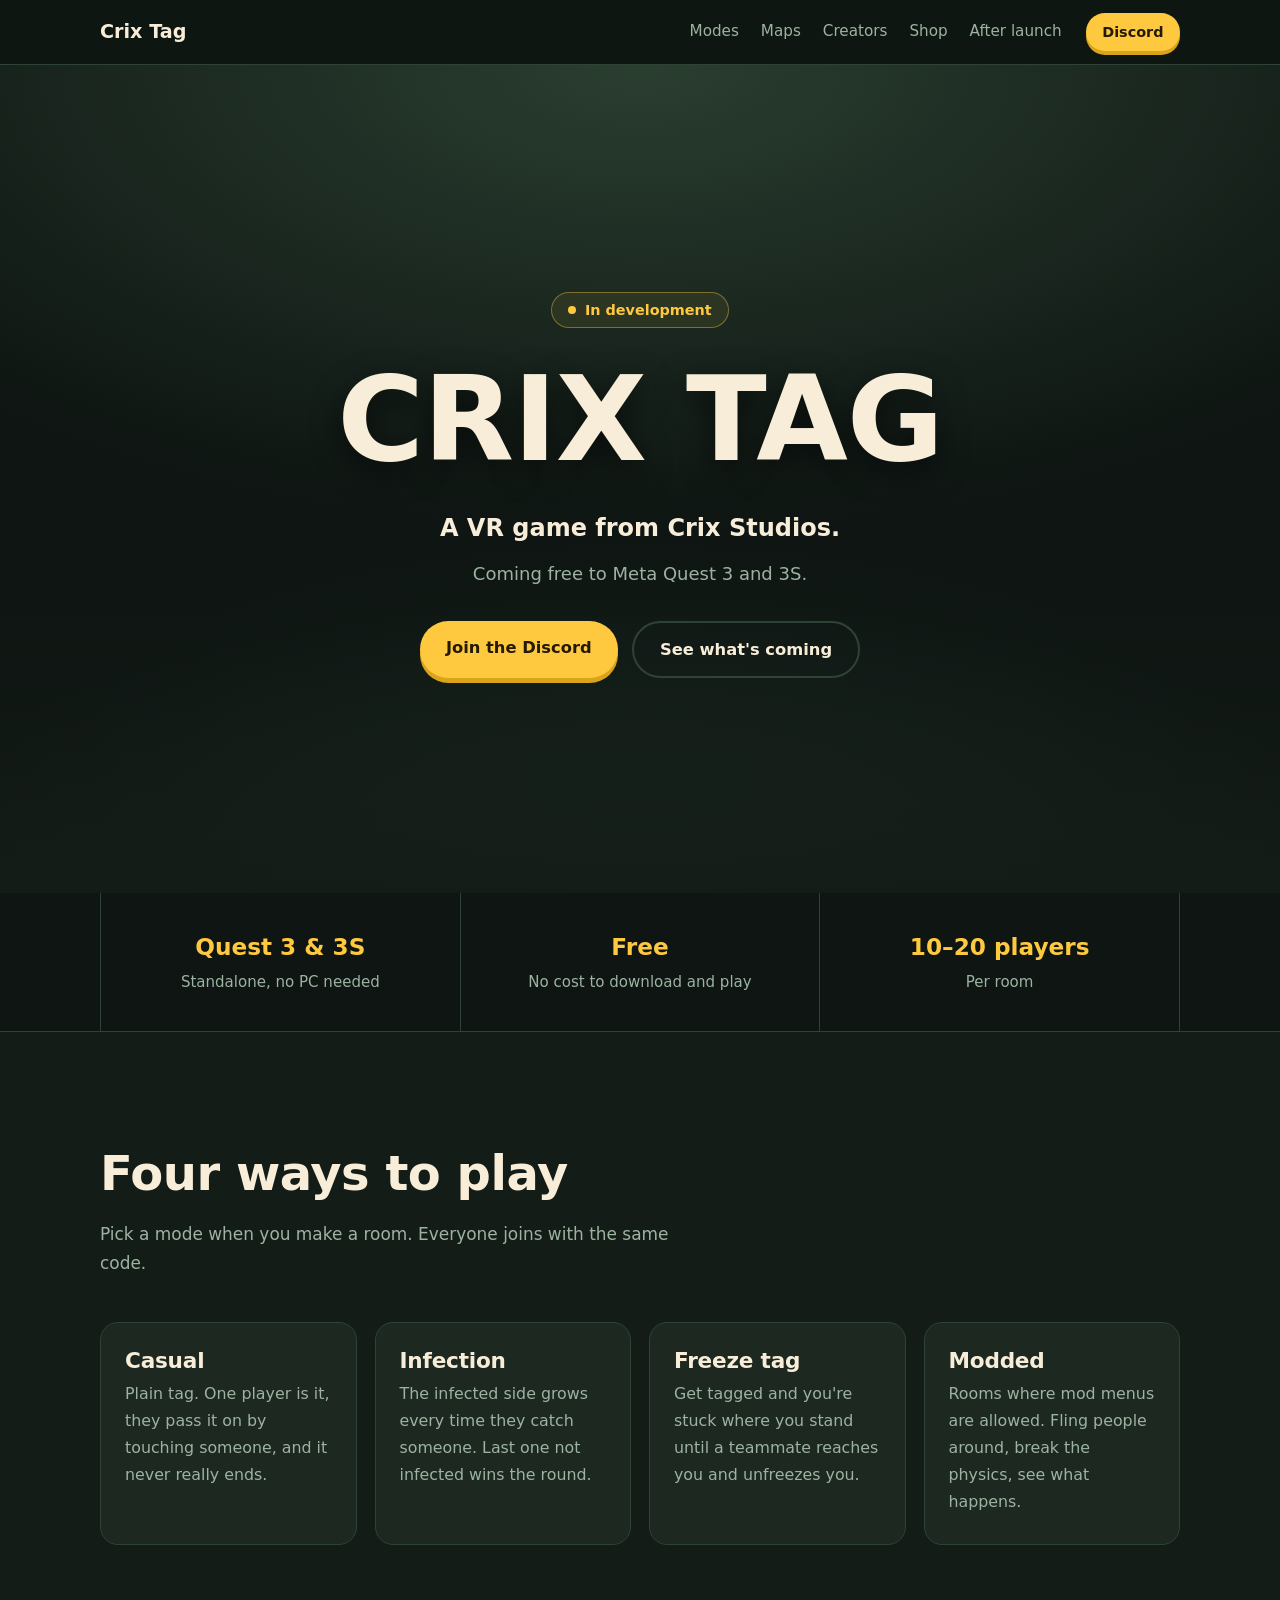
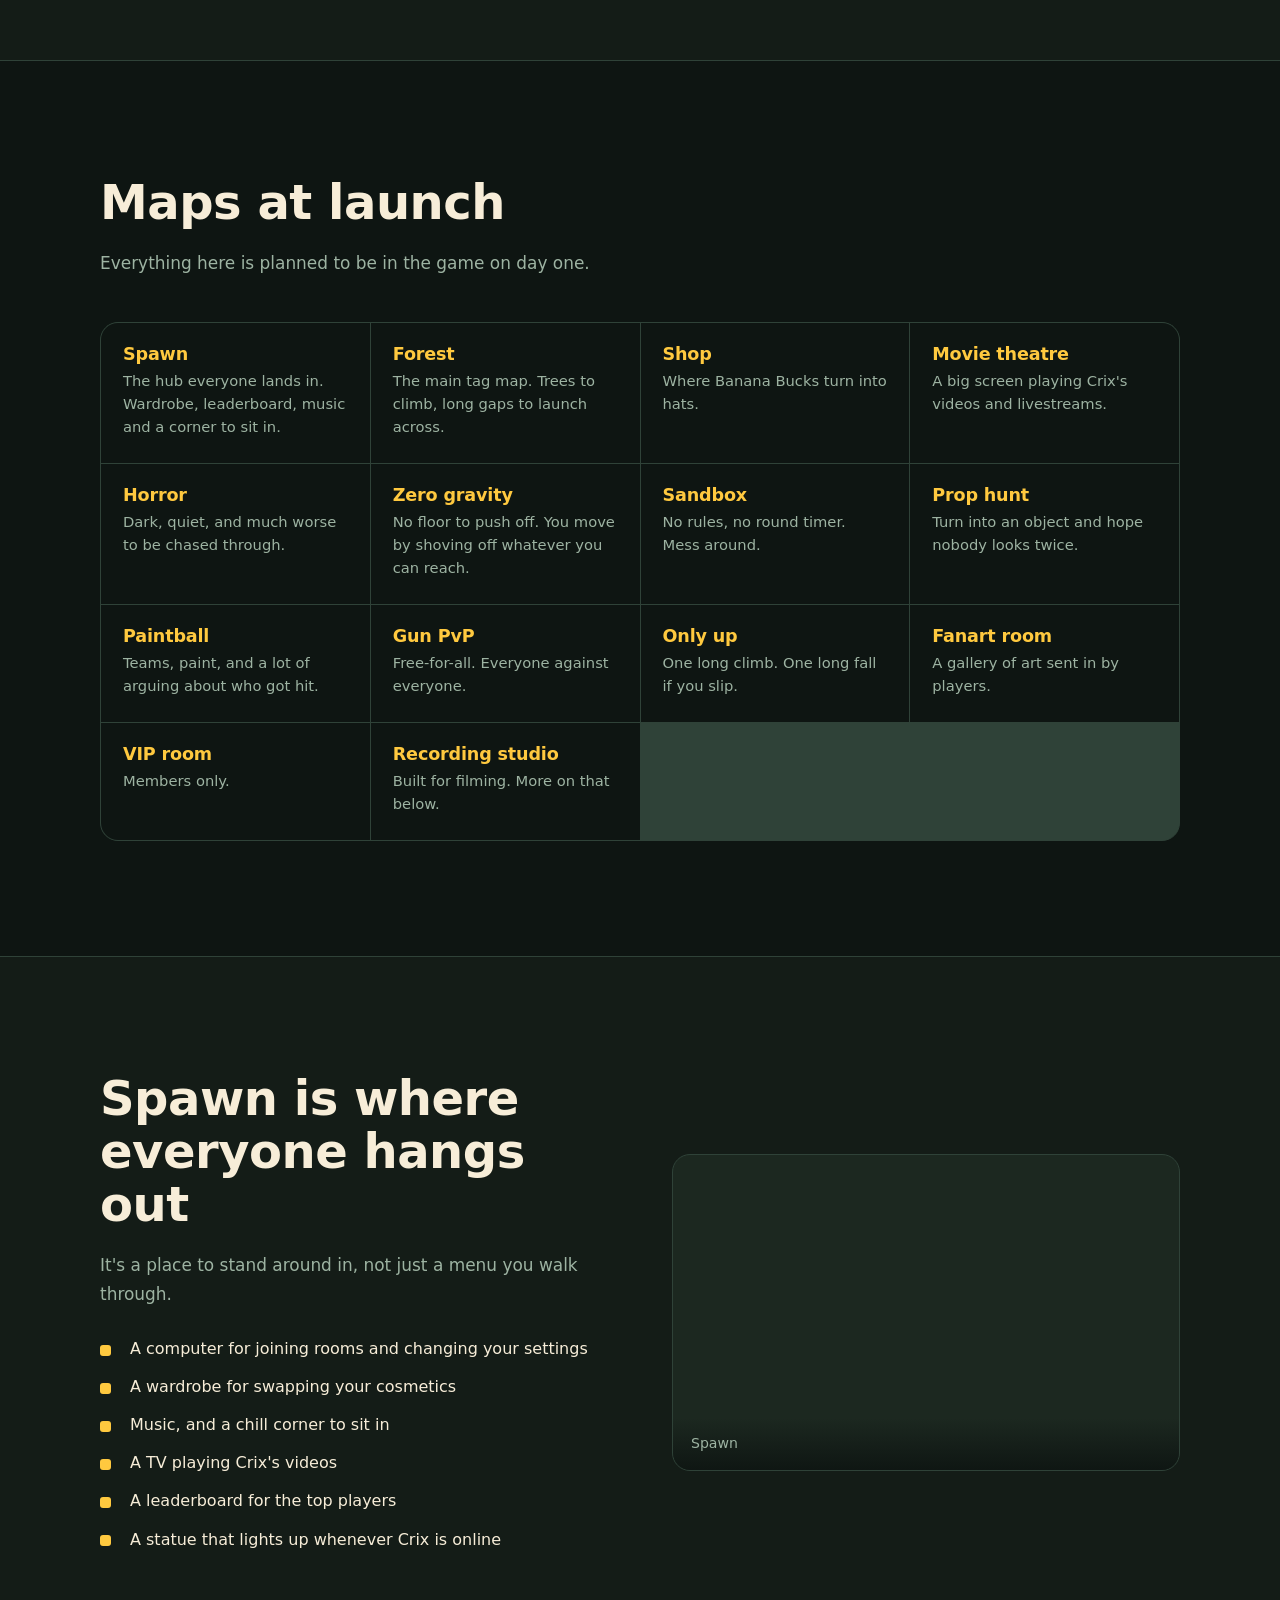
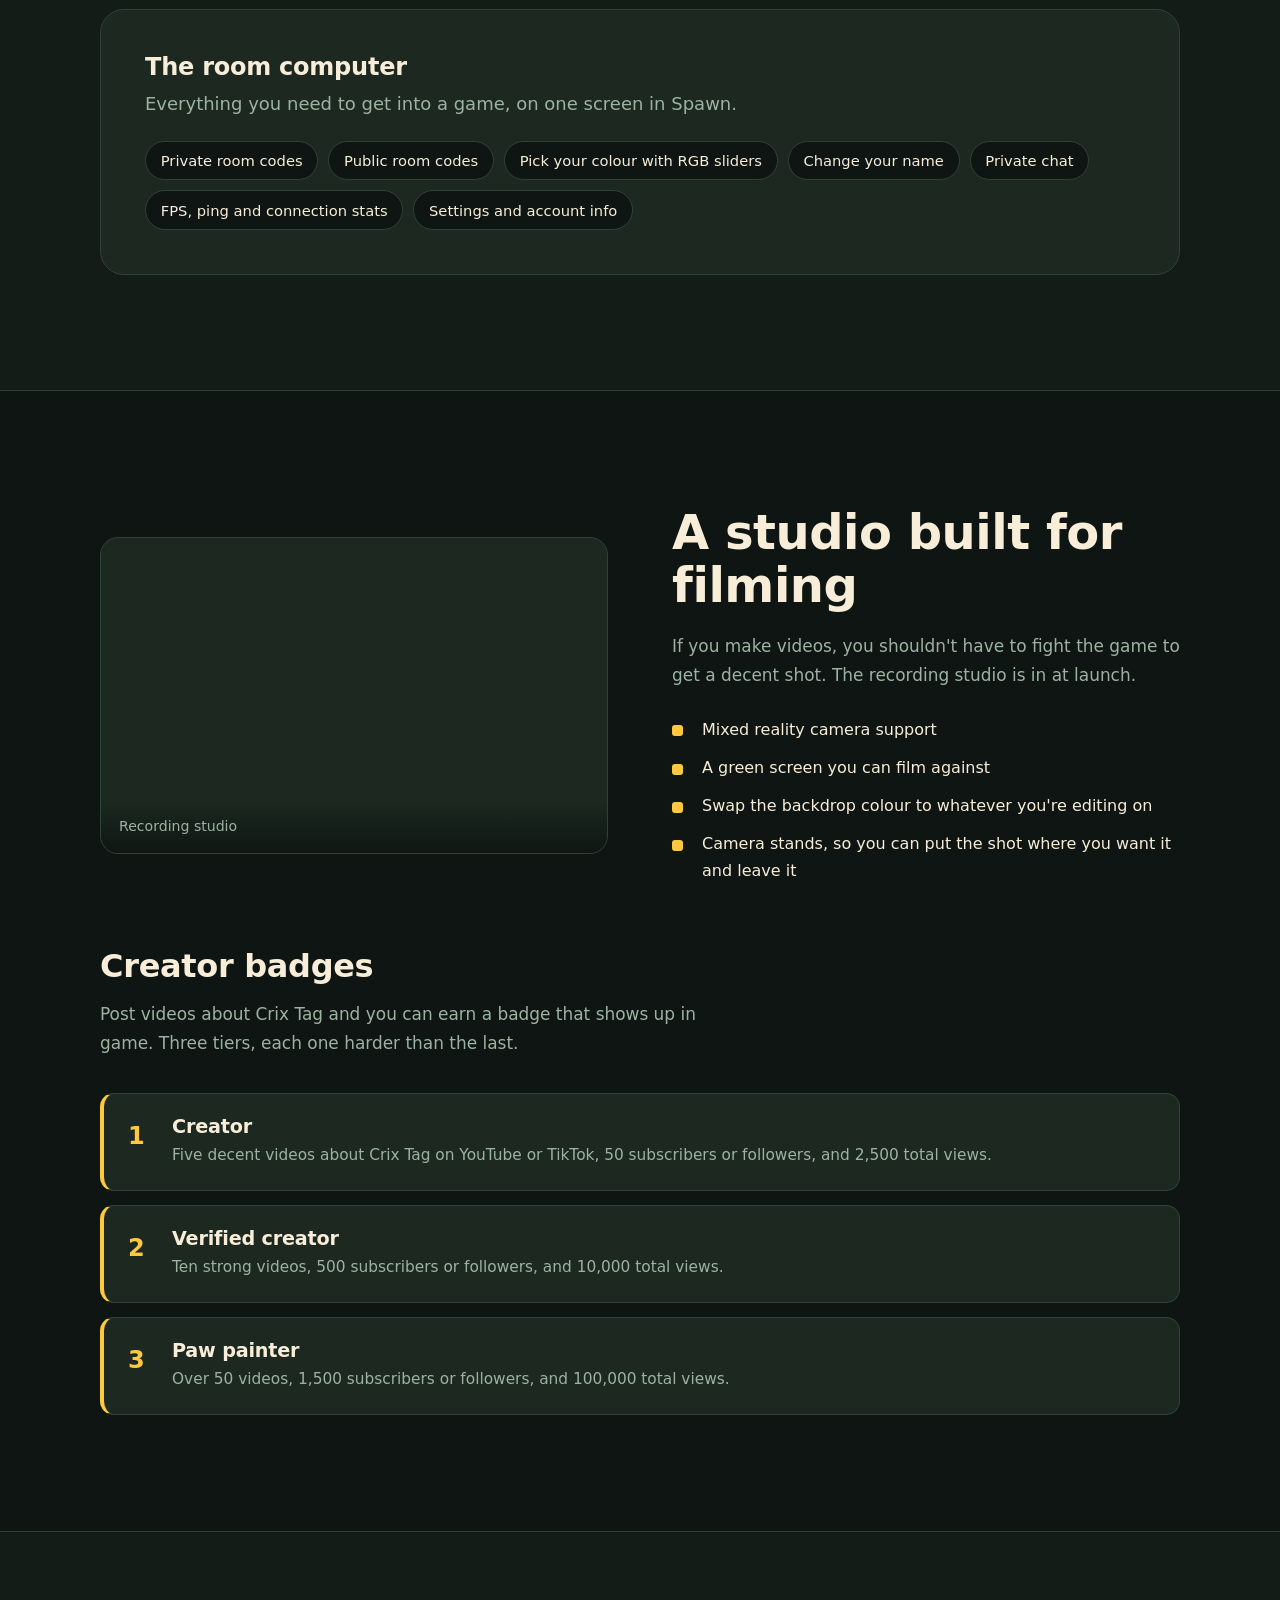
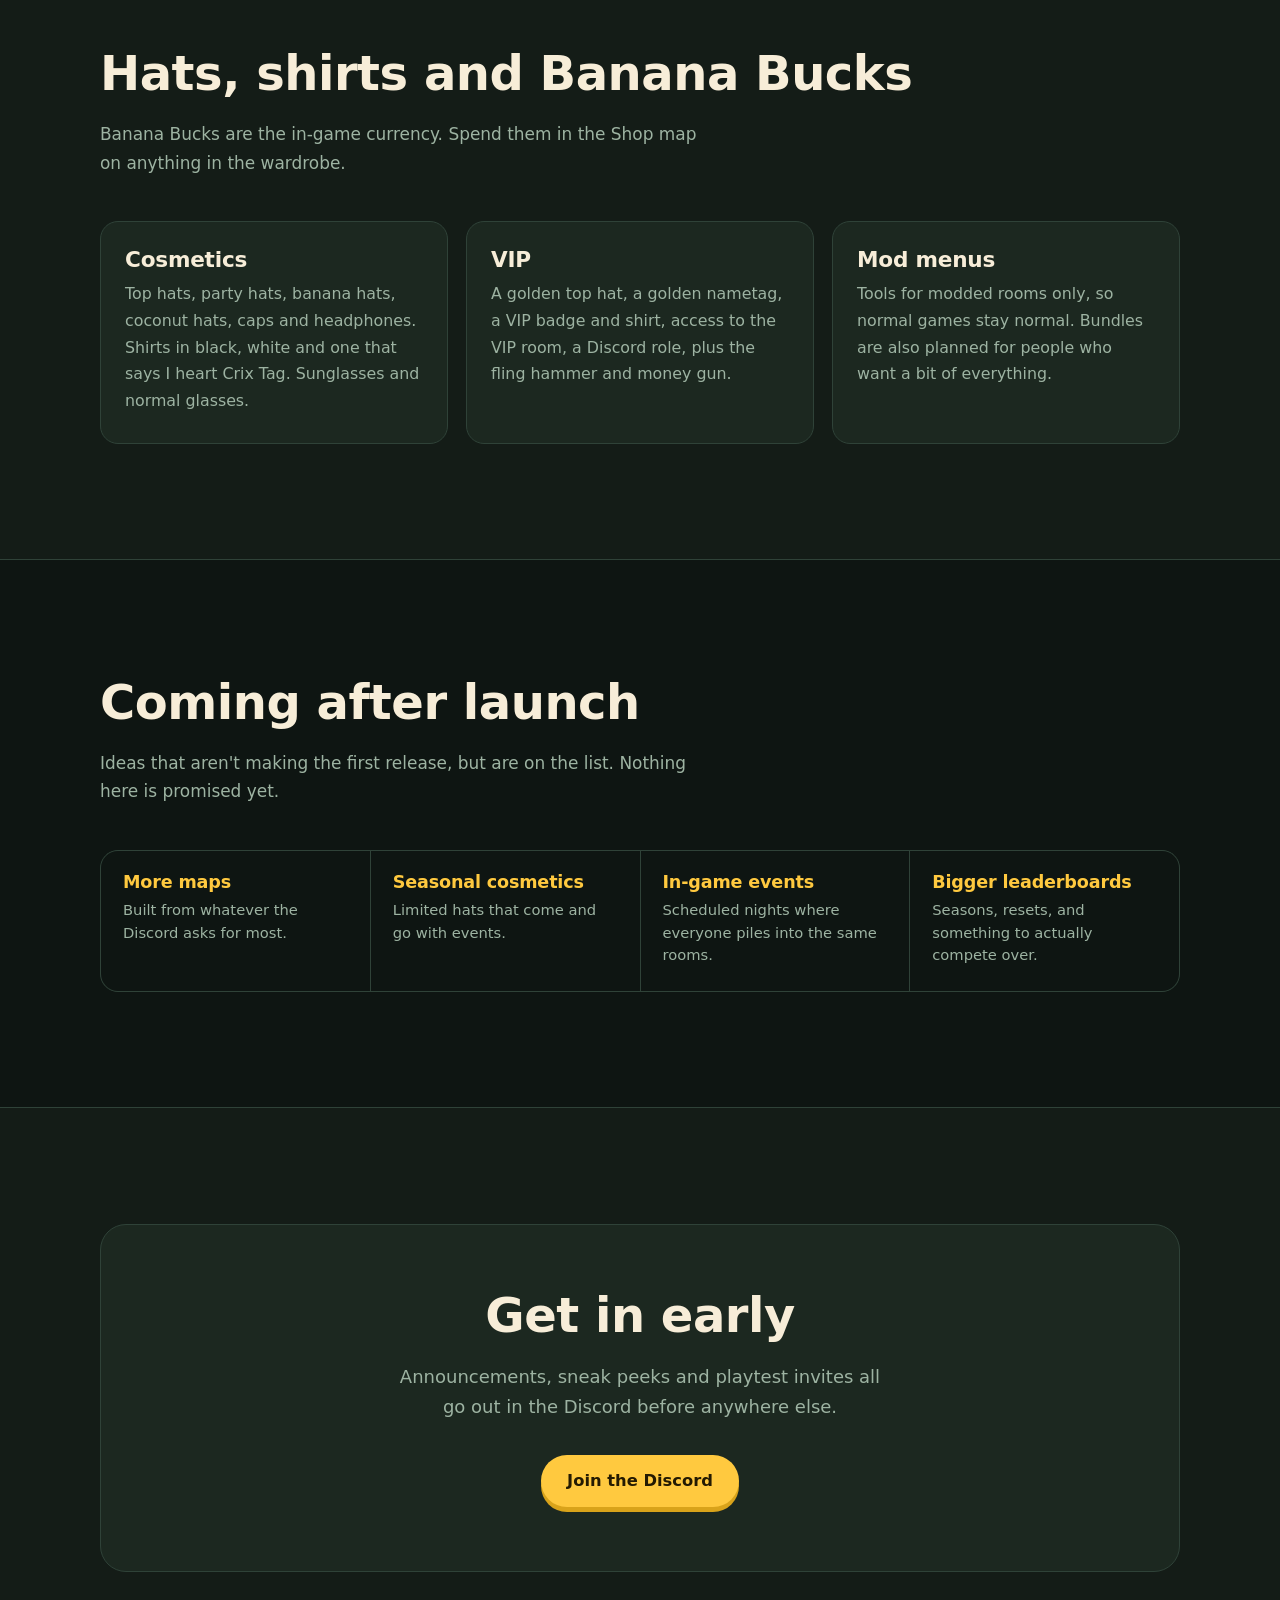
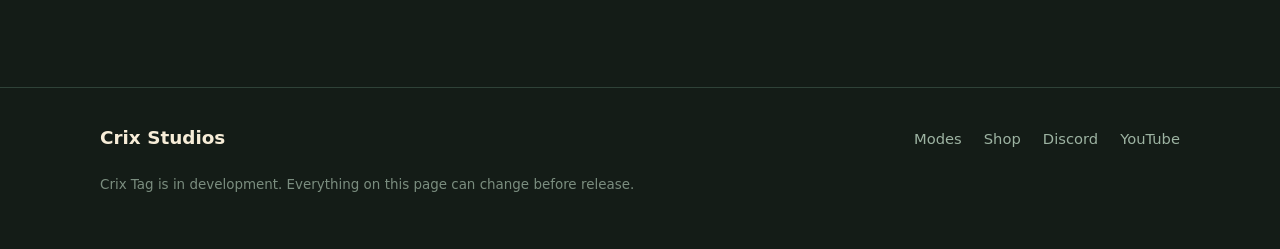
==== index.html @ 2c75f0b0 "Add files via upload" ====
<!DOCTYPE html>
<html lang="en">
<head>
<meta charset="utf-8">
<meta name="viewport" content="width=device-width, initial-scale=1">
<title>Crix Tag</title>
<meta name="description" content="Crix Tag — a VR game in development by Crix Studios. Coming free to Meta Quest 3 and 3S.">
<meta name="theme-color" content="#141C17">

<meta property="og:title" content="Crix Tag">
<meta property="og:description" content="A VR game in development by Crix Studios. Coming free to Meta Quest 3 and 3S.">
<meta property="og:type" content="website">
<meta property="og:image" content="assets/og-image.png">
<meta name="twitter:card" content="summary_large_image">

<link rel="icon" href="assets/favicon.png">
<link rel="stylesheet" href="style.css">
</head>
<body>

<a class="skip" href="#main">Skip to content</a>

<nav class="topnav">
  <div class="wrap nav-inner">
    <a class="nav-brand" href="#top">Crix Tag</a>
    <div class="nav-links">
      <a href="#modes">Modes</a>
      <a href="#maps">Maps</a>
      <a href="#creators">Creators</a>
      <a href="#shop">Shop</a>
      <a href="#later">After launch</a>
    </div>
    <a class="btn small" href="#" data-discord>Discord</a>
  </div>
</nav>

<!-- ============ HERO ============ -->
<header class="hero" id="top">
  <div class="hero-bg"></div>
  <div class="hero-art"></div>

  <div class="hero-inner">
    <p class="status"><span class="pulse"></span>In development</p>

    <img class="logo" src="assets/logo.png" alt="Crix Tag" data-optional>
    <h1 class="wordmark">CRIX TAG</h1>

    <p class="tagline">A VR game from Crix Studios.</p>
    <p class="sub">Coming free to Meta Quest 3 and 3S.</p>

    <div class="cta-row">
      <a class="btn" href="#" data-discord>Join the Discord</a>
      <a class="btn quiet" href="#modes">See what's coming</a>
    </div>
  </div>
</header>

<main id="main">

<!-- ============ COUNTDOWN (off until you switch it on in script.js) ============ -->
<section class="countdown" id="countdown" hidden>
  <div class="wrap">
    <p class="cd-kicker">Launching</p>
    <p class="cd-date" id="cd-date"></p>
    <div class="cd-grid" id="cd-grid">
      <div class="cd-unit"><span id="cd-days">00</span><small>days</small></div>
      <div class="cd-unit"><span id="cd-hours">00</span><small>hours</small></div>
      <div class="cd-unit"><span id="cd-mins">00</span><small>minutes</small></div>
      <div class="cd-unit"><span id="cd-secs">00</span><small>seconds</small></div>
    </div>
    <p class="cd-live" id="cd-live" hidden>Crix Tag is out now. Go play it.</p>
  </div>
</section>

<!-- ============ FACTS ============ -->
<section class="facts">
  <div class="wrap">
    <div class="fact">
      <strong>Quest 3 &amp; 3S</strong>
      <span>Standalone, no PC needed</span>
    </div>
    <div class="fact">
      <strong>Free</strong>
      <span>No cost to download and play</span>
    </div>
    <div class="fact">
      <strong>10–20 players</strong>
      <span>Per room</span>
    </div>
  </div>
</section>

<!-- ============ MODES ============ -->
<section class="section" id="modes">
  <div class="wrap">
    <h2>Four ways to play</h2>
    <p class="lede">Pick a mode when you make a room. Everyone joins with the same code.</p>

    <div class="cards">
      <article class="card">
        <h3>Casual</h3>
        <p>Plain tag. One player is it, they pass it on by touching someone, and it never really ends.</p>
      </article>
      <article class="card">
        <h3>Infection</h3>
        <p>The infected side grows every time they catch someone. Last one not infected wins the round.</p>
      </article>
      <article class="card">
        <h3>Freeze tag</h3>
        <p>Get tagged and you're stuck where you stand until a teammate reaches you and unfreezes you.</p>
      </article>
      <article class="card">
        <h3>Modded</h3>
        <p>Rooms where mod menus are allowed. Fling people around, break the physics, see what happens.</p>
      </article>
    </div>
  </div>
</section>

<!-- ============ MAPS ============ -->
<section class="section band" id="maps">
  <div class="wrap">
    <h2>Maps at launch</h2>
    <p class="lede">Everything here is planned to be in the game on day one.</p>

    <div class="maps">
      <div class="map"><h3>Spawn</h3><p>The hub everyone lands in. Wardrobe, leaderboard, music and a corner to sit in.</p></div>
      <div class="map"><h3>Forest</h3><p>The main tag map. Trees to climb, long gaps to launch across.</p></div>
      <div class="map"><h3>Shop</h3><p>Where Banana Bucks turn into hats.</p></div>
      <div class="map"><h3>Movie theatre</h3><p>A big screen playing Crix's videos and livestreams.</p></div>
      <div class="map"><h3>Horror</h3><p>Dark, quiet, and much worse to be chased through.</p></div>
      <div class="map"><h3>Zero gravity</h3><p>No floor to push off. You move by shoving off whatever you can reach.</p></div>
      <div class="map"><h3>Sandbox</h3><p>No rules, no round timer. Mess around.</p></div>
      <div class="map"><h3>Prop hunt</h3><p>Turn into an object and hope nobody looks twice.</p></div>
      <div class="map"><h3>Paintball</h3><p>Teams, paint, and a lot of arguing about who got hit.</p></div>
      <div class="map"><h3>Gun PvP</h3><p>Free-for-all. Everyone against everyone.</p></div>
      <div class="map"><h3>Only up</h3><p>One long climb. One long fall if you slip.</p></div>
      <div class="map"><h3>Fanart room</h3><p>A gallery of art sent in by players.</p></div>
      <div class="map"><h3>VIP room</h3><p>Members only.</p></div>
      <div class="map"><h3>Recording studio</h3><p>Built for filming. More on that below.</p></div>
    </div>
  </div>
</section>

<!-- ============ SPAWN + ROOM COMPUTER ============ -->
<section class="section" id="hub">
  <div class="wrap split">
    <div>
      <h2>Spawn is where everyone hangs out</h2>
      <p class="lede">It's a place to stand around in, not just a menu you walk through.</p>
      <ul class="ticks">
        <li>A computer for joining rooms and changing your settings</li>
        <li>A wardrobe for swapping your cosmetics</li>
        <li>Music, and a chill corner to sit in</li>
        <li>A TV playing Crix's videos</li>
        <li>A leaderboard for the top players</li>
        <li>A statue that lights up whenever Crix is online</li>
      </ul>
    </div>
    <figure class="shot">
      <img src="assets/spawn.png" alt="The Spawn hub in Crix Tag" data-optional>
      <figcaption>Spawn</figcaption>
    </figure>
  </div>

  <div class="wrap">
    <div class="panel">
      <h3>The room computer</h3>
      <p>Everything you need to get into a game, on one screen in Spawn.</p>
      <div class="chips">
        <span>Private room codes</span>
        <span>Public room codes</span>
        <span>Pick your colour with RGB sliders</span>
        <span>Change your name</span>
        <span>Private chat</span>
        <span>FPS, ping and connection stats</span>
        <span>Settings and account info</span>
      </div>
    </div>
  </div>
</section>

<!-- ============ CREATORS ============ -->
<section class="section band" id="creators">
  <div class="wrap split reverse">
    <figure class="shot">
      <img src="assets/recording-studio.png" alt="The recording studio in Crix Tag" data-optional>
      <figcaption>Recording studio</figcaption>
    </figure>
    <div>
      <h2>A studio built for filming</h2>
      <p class="lede">If you make videos, you shouldn't have to fight the game to get a decent shot. The recording studio is in at launch.</p>
      <ul class="ticks">
        <li>Mixed reality camera support</li>
        <li>A green screen you can film against</li>
        <li>Swap the backdrop colour to whatever you're editing on</li>
        <li>Camera stands, so you can put the shot where you want it and leave it</li>
      </ul>
    </div>
  </div>

  <div class="wrap">
    <h3 class="sub-h">Creator badges</h3>
    <p class="lede">Post videos about Crix Tag and you can earn a badge that shows up in game. Three tiers, each one harder than the last.</p>
    <ol class="tiers">
      <li>
        <h4>Creator</h4>
        <p>Five decent videos about Crix Tag on YouTube or TikTok, 50 subscribers or followers, and 2,500 total views.</p>
      </li>
      <li>
        <h4>Verified creator</h4>
        <p>Ten strong videos, 500 subscribers or followers, and 10,000 total views.</p>
      </li>
      <li>
        <h4>Paw painter</h4>
        <p>Over 50 videos, 1,500 subscribers or followers, and 100,000 total views.</p>
      </li>
    </ol>
  </div>
</section>

<!-- ============ SHOP ============ -->
<section class="section" id="shop">
  <div class="wrap">
    <h2>Hats, shirts and Banana Bucks</h2>
    <p class="lede">Banana Bucks are the in-game currency. Spend them in the Shop map on anything in the wardrobe.</p>

    <div class="cards">
      <article class="card">
        <h3>Cosmetics</h3>
        <p>Top hats, party hats, banana hats, coconut hats, caps and headphones. Shirts in black, white and one that says I heart Crix Tag. Sunglasses and normal glasses.</p>
      </article>
      <article class="card">
        <h3>VIP</h3>
        <p>A golden top hat, a golden nametag, a VIP badge and shirt, access to the VIP room, a Discord role, plus the fling hammer and money gun.</p>
      </article>
      <article class="card">
        <h3>Mod menus</h3>
        <p>Tools for modded rooms only, so normal games stay normal. Bundles are also planned for people who want a bit of everything.</p>
      </article>
    </div>
  </div>
</section>

<!-- ============ LATER ============ -->
<section class="section band" id="later">
  <div class="wrap">
    <h2>Coming after launch</h2>
    <p class="lede">Ideas that aren't making the first release, but are on the list. Nothing here is promised yet.</p>
    <div class="maps">
      <div class="map"><h3>More maps</h3><p>Built from whatever the Discord asks for most.</p></div>
      <div class="map"><h3>Seasonal cosmetics</h3><p>Limited hats that come and go with events.</p></div>
      <div class="map"><h3>In-game events</h3><p>Scheduled nights where everyone piles into the same rooms.</p></div>
      <div class="map"><h3>Bigger leaderboards</h3><p>Seasons, resets, and something to actually compete over.</p></div>
    </div>
  </div>
</section>

<!-- ============ JOIN ============ -->
<section class="section" id="join">
  <div class="wrap">
    <div class="join">
      <h2>Get in early</h2>
      <p>Announcements, sneak peeks and playtest invites all go out in the Discord before anywhere else.</p>
      <div class="cta-row">
        <a class="btn" href="#" data-discord>Join the Discord</a>
      </div>
    </div>
  </div>
</section>

</main>

<footer>
  <div class="wrap foot">
    <strong>Crix Studios</strong>
    <nav>
      <a href="#modes">Modes</a>
      <a href="#shop">Shop</a>
      <a href="#" data-discord>Discord</a>
      <a href="#">YouTube</a>
    </nav>
  </div>
  <p class="wrap fineprint">Crix Tag is in development. Everything on this page can change before release.</p>
</footer>

<script src="script.js"></script>
</body>
</html>
---- style.css ----
/* ============================================================
   CRIX TAG — style.css
   Colours all live in :root below. Change them there once and
   they update everywhere on the site.
   ============================================================ */

/* ---------- CUSTOM FONTS ----------
   Put your font files in assets/fonts/ using these exact names.
   Until they exist, the site falls back to the system fonts
   listed in --display and --body further down.                */

@font-face{
  font-family:"Crix Display";
  src:url("assets/fonts/crix-display.woff2") format("woff2"),
      url("assets/fonts/crix-display.woff")  format("woff");
  font-weight:400 800;
  font-style:normal;
  font-display:swap;
}

@font-face{
  font-family:"Crix Body";
  src:url("assets/fonts/crix-body.woff2") format("woff2"),
      url("assets/fonts/crix-body.woff")  format("woff");
  font-weight:400 800;
  font-style:normal;
  font-display:swap;
}

:root{
  /* colours */
  --night:#141C17;
  --night-deep:#0E1512;
  --panel:#1C2820;
  --panel-2:#22301A;
  --line:#2F4238;
  --cream:#F7EDD8;
  --muted:#9DB3A2;
  --gold:#FFC93F;
  --gold-deep:#D9A31A;
  --gold-ink:#241A02;

  /* type */
  --display:"Crix Display","Trebuchet MS",system-ui,sans-serif;
  --body:"Crix Body","Segoe UI",system-ui,sans-serif;

  --radius:18px;
}

*{box-sizing:border-box}
html{scroll-behavior:smooth;scroll-padding-top:80px}
body{
  margin:0;
  background:var(--night);
  color:var(--cream);
  font-family:var(--body);
  font-size:18px;
  line-height:1.7;
  -webkit-font-smoothing:antialiased;
  overflow-x:hidden;
}
h1,h2,h3,h4{font-family:var(--display);line-height:1.1;margin:0;letter-spacing:-.01em}
p{margin:0 0 1em}
a{color:inherit}
img{display:block;max-width:100%}

.wrap{width:min(1080px,90vw);margin-inline:auto}
.section{padding:clamp(66px,9vw,116px) 0}
.band{background:var(--night-deep);border-block:1px solid var(--line)}

:focus-visible{outline:3px solid var(--gold);outline-offset:4px;border-radius:8px}

.skip{
  position:absolute;left:-9999px;top:0;z-index:99;
  background:var(--gold);color:var(--gold-ink);
  padding:12px 20px;border-radius:0 0 12px 0;text-decoration:none;
}
.skip:focus{left:0}

/* ---------- buttons ---------- */
.btn{
  display:inline-block;
  font-family:var(--display);font-weight:600;font-size:1.02rem;
  text-decoration:none;
  padding:.76em 1.6em;
  border-radius:999px;
  background:var(--gold);
  color:var(--gold-ink);
  border:none;
  box-shadow:0 5px 0 var(--gold-deep);
  transition:transform .12s ease, box-shadow .12s ease;
}
.btn:hover{transform:translateY(3px);box-shadow:0 2px 0 var(--gold-deep)}
.btn:active{transform:translateY(5px);box-shadow:0 0 0 var(--gold-deep)}
.btn.quiet{background:transparent;color:var(--cream);border:2px solid var(--line);box-shadow:none}
.btn.quiet:hover{transform:none;border-color:var(--gold);color:var(--gold)}
.btn.small{font-size:.9rem;padding:.5em 1.15em;box-shadow:0 4px 0 var(--gold-deep)}

/* ---------- top nav ---------- */
.topnav{
  position:sticky;top:0;z-index:40;
  background:rgba(14,21,18,.82);
  backdrop-filter:blur(10px);
  border-bottom:1px solid var(--line);
}
.nav-inner{display:flex;align-items:center;gap:24px;height:64px}
.nav-brand{font-family:var(--display);font-weight:600;font-size:1.2rem;text-decoration:none}
.nav-links{display:flex;gap:22px;margin-left:auto;font-size:.95rem}
.nav-links a{text-decoration:none;color:var(--muted)}
.nav-links a:hover{color:var(--cream)}

/* ---------- hero ---------- */
.hero{
  position:relative;
  min-height:min(92vh,860px);
  display:grid;place-items:center;
  text-align:center;
  padding:96px 0 84px;
  overflow:hidden;
  isolation:isolate;
}
.hero-bg{
  position:absolute;inset:0;z-index:-2;
  background:
    radial-gradient(120% 90% at 50% 0%, #2A3E30 0%, rgba(42,62,48,0) 62%),
    radial-gradient(80% 60% at 50% 100%, #1A2820 0%, rgba(26,40,32,0) 70%),
    var(--night-deep);
}
.hero-art{
  position:absolute;inset:0;z-index:-1;
  background-image:url("assets/background.png");
  background-size:cover;background-position:center;
  opacity:.55;                     /* turn this up or down to taste */
}
.hero::after{
  content:"";position:absolute;inset:auto 0 0 0;height:34%;z-index:-1;
  background:linear-gradient(to top,var(--night),rgba(20,28,23,0));
}
.hero-inner{position:relative;width:min(760px,90vw)}

.logo{width:min(560px,84vw);margin:0 auto 6px;filter:drop-shadow(0 14px 30px rgba(0,0,0,.55))}
.wordmark{
  font-family:var(--display);font-weight:700;
  font-size:clamp(3.2rem,13vw,7.4rem);
  text-shadow:0 10px 30px rgba(0,0,0,.6);
  margin:0;
}
.tagline{font-size:clamp(1.15rem,2.6vw,1.5rem);font-weight:600;margin:24px auto 10px;max-width:26ch}
.sub{color:var(--muted);margin:0 auto 32px;max-width:34ch}

.status{
  display:inline-flex;align-items:center;gap:.6em;
  font-family:var(--display);font-weight:600;font-size:.9rem;
  color:var(--gold);
  border:1px solid rgba(255,201,63,.4);
  background:rgba(255,201,63,.08);
  border-radius:999px;padding:.32em 1.1em;margin:0 0 26px;
}
.pulse{width:8px;height:8px;border-radius:50%;background:var(--gold);animation:pulse 2.4s ease-in-out infinite}
@keyframes pulse{0%,100%{opacity:1}50%{opacity:.25}}

.cta-row{display:flex;flex-wrap:wrap;gap:14px;justify-content:center}

/* ---------- countdown ---------- */
.countdown{
  background:var(--night-deep);
  border-bottom:1px solid var(--line);
  padding:clamp(44px,6vw,72px) 0;
  text-align:center;
}
.cd-kicker{color:var(--muted);margin:0 0 .2em;font-size:.95rem}
.cd-date{
  font-family:var(--display);font-weight:600;
  font-size:clamp(1.5rem,4vw,2.4rem);
  color:var(--gold);margin:0 0 28px;
}
.cd-grid{display:flex;flex-wrap:wrap;gap:14px;justify-content:center}
.cd-unit{
  min-width:110px;
  background:var(--panel);
  border:1px solid var(--line);
  border-radius:var(--radius);
  padding:18px 14px;
}
.cd-unit span{
  display:block;font-family:var(--display);font-weight:700;
  font-size:clamp(2rem,5vw,3rem);line-height:1;
  font-variant-numeric:tabular-nums;
}
.cd-unit small{display:block;color:var(--muted);font-size:.82rem;margin-top:6px}
.cd-live{font-family:var(--display);font-size:1.4rem;color:var(--gold);margin:0}

/* ---------- facts strip ---------- */
.facts{border-bottom:1px solid var(--line);background:var(--night-deep)}
.facts .wrap{
  display:grid;grid-template-columns:repeat(3,1fr);
  gap:1px;background:var(--line);
  border-inline:1px solid var(--line);
}
.fact{background:var(--night-deep);padding:34px 24px;text-align:center}
.fact strong{display:block;font-family:var(--display);font-weight:600;font-size:1.45rem;color:var(--gold)}
.fact span{color:var(--muted);font-size:.94rem}

/* ---------- headings + text ---------- */
h2{font-size:clamp(1.9rem,4.6vw,3rem);margin-bottom:.42em}
.sub-h{font-size:clamp(1.4rem,3vw,2rem);margin:64px 0 .5em}
.lede{color:var(--muted);font-size:1.06rem;max-width:56ch}

/* ---------- mode / shop cards ---------- */
.cards{display:grid;grid-template-columns:repeat(auto-fit,minmax(250px,1fr));gap:18px;margin-top:44px}
.card{
  background:var(--panel);
  border:1px solid var(--line);
  border-radius:var(--radius);
  padding:26px 24px 28px;
}
.card h3{font-size:1.35rem;margin-bottom:.4em}
.card p{color:var(--muted);font-size:.99rem;margin:0}

/* ---------- map grid ---------- */
.maps{display:grid;grid-template-columns:repeat(auto-fill,minmax(230px,1fr));gap:1px;margin-top:44px;background:var(--line);border:1px solid var(--line);border-radius:var(--radius);overflow:hidden}
.map{background:var(--night);padding:22px 22px 24px}
.band .map{background:var(--night-deep)}
.map h3{font-size:1.1rem;color:var(--gold);margin-bottom:.35em}
.map p{color:var(--muted);font-size:.92rem;margin:0;line-height:1.55}

/* ---------- split layouts ---------- */
.split{display:grid;grid-template-columns:1fr 1fr;gap:clamp(28px,5vw,64px);align-items:center}
.split.reverse .shot{order:-1}

.ticks{list-style:none;margin:26px 0 0;padding:0;display:grid;gap:11px}
.ticks li{position:relative;padding-left:30px;color:var(--cream);font-size:1rem}
.ticks li::before{
  content:"";position:absolute;left:0;top:.62em;
  width:11px;height:11px;border-radius:3px;background:var(--gold);
}

.shot{
  margin:0;position:relative;
  aspect-ratio:16/10;
  border-radius:var(--radius);
  overflow:hidden;
  background:var(--panel);
  border:1px solid var(--line);
}
.shot img{width:100%;height:100%;object-fit:cover}
.shot figcaption{
  position:absolute;inset:auto 0 0 0;padding:14px 18px;
  font-size:.88rem;color:var(--muted);
  background:linear-gradient(to top,rgba(14,21,18,.94),rgba(14,21,18,0));
}

/* ---------- computer panel ---------- */
.panel{
  margin-top:56px;
  background:var(--panel);
  border:1px solid var(--line);
  border-radius:24px;
  padding:clamp(28px,4vw,44px);
}
.panel h3{font-size:1.5rem;margin-bottom:.35em}
.panel p{color:var(--muted);margin-bottom:22px}
.chips{display:flex;flex-wrap:wrap;gap:10px}
.chips span{
  border:1px solid var(--line);
  background:var(--night-deep);
  border-radius:999px;
  padding:.42em 1em;
  font-size:.92rem;
}

/* ---------- creator tiers ---------- */
.tiers{list-style:none;counter-reset:tier;margin:36px 0 0;padding:0;display:grid;gap:14px}
.tiers li{
  counter-increment:tier;
  position:relative;
  background:var(--panel);
  border:1px solid var(--line);
  border-left:4px solid var(--gold);
  border-radius:14px;
  padding:22px 24px 22px 68px;
}
.tiers li::before{
  content:counter(tier);
  position:absolute;left:24px;top:22px;
  font-family:var(--display);font-weight:700;font-size:1.5rem;color:var(--gold);
}
.tiers h4{font-size:1.2rem;margin-bottom:.25em}
.tiers p{color:var(--muted);font-size:.96rem;margin:0}

/* ---------- join ---------- */
.join{
  background:var(--panel);
  border:1px solid var(--line);
  border-radius:26px;
  padding:clamp(38px,6vw,64px);
  text-align:center;
}
.join p{color:var(--muted);max-width:44ch;margin:0 auto 32px}

/* ---------- footer ---------- */
footer{border-top:1px solid var(--line);padding:34px 0 52px;font-size:.92rem;color:var(--muted)}
.foot{display:flex;flex-wrap:wrap;gap:16px 36px;justify-content:space-between;align-items:center}
.foot strong{font-family:var(--display);font-weight:600;font-size:1.15rem;color:var(--cream)}
footer nav{display:flex;gap:22px}
footer a{text-decoration:none}
footer a:hover{color:var(--gold)}
.fineprint{margin:20px auto 0;font-size:.84rem;opacity:.75}

/* ---------- small screens ---------- */
@media (max-width:860px){
  .split{grid-template-columns:1fr}
  .split.reverse .shot{order:0}
}
@media (max-width:760px){
  body{font-size:17px}
  .nav-links{display:none}
  .nav-brand{margin-right:auto}
  .facts .wrap{grid-template-columns:1fr}
  .fact{padding:24px}
  .cd-unit{min-width:calc(50% - 7px)}
}

@media (prefers-reduced-motion:reduce){
  .pulse{animation:none}
  html{scroll-behavior:auto}
  .btn{transition:none}
}
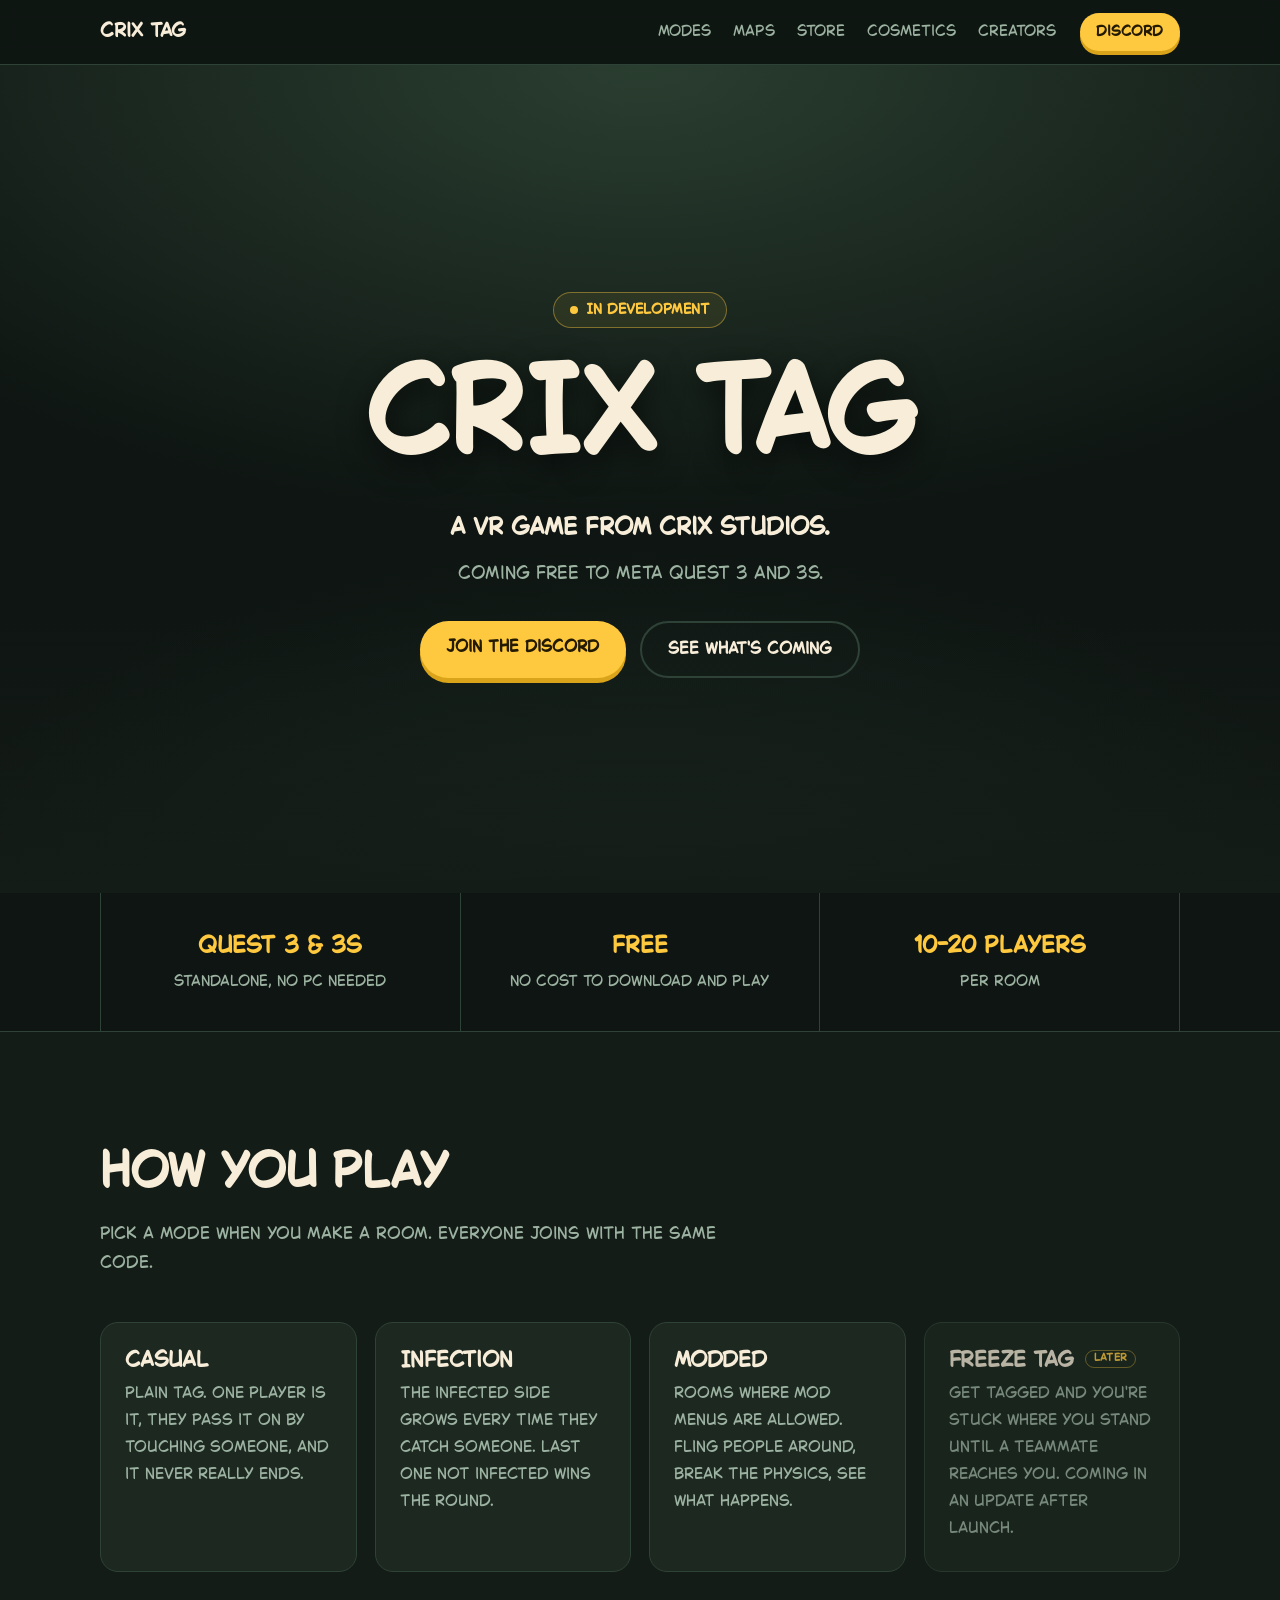
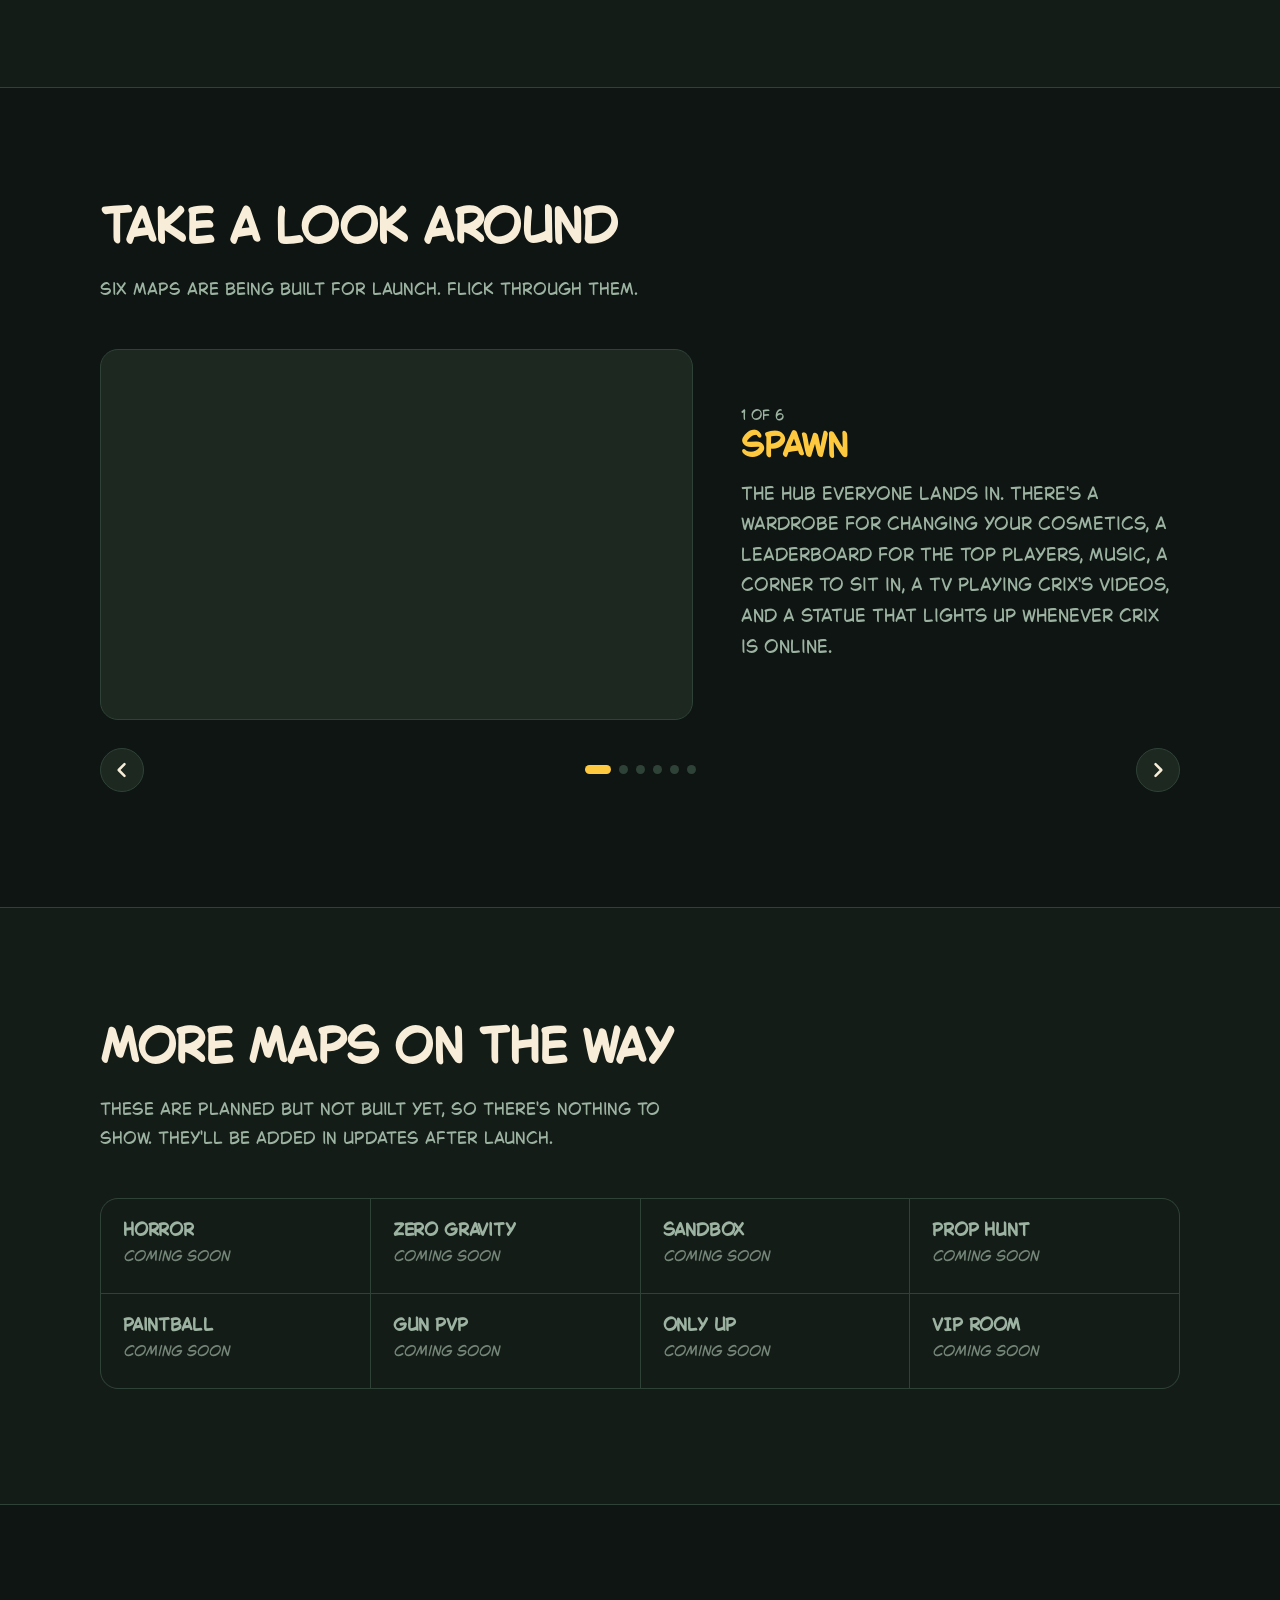
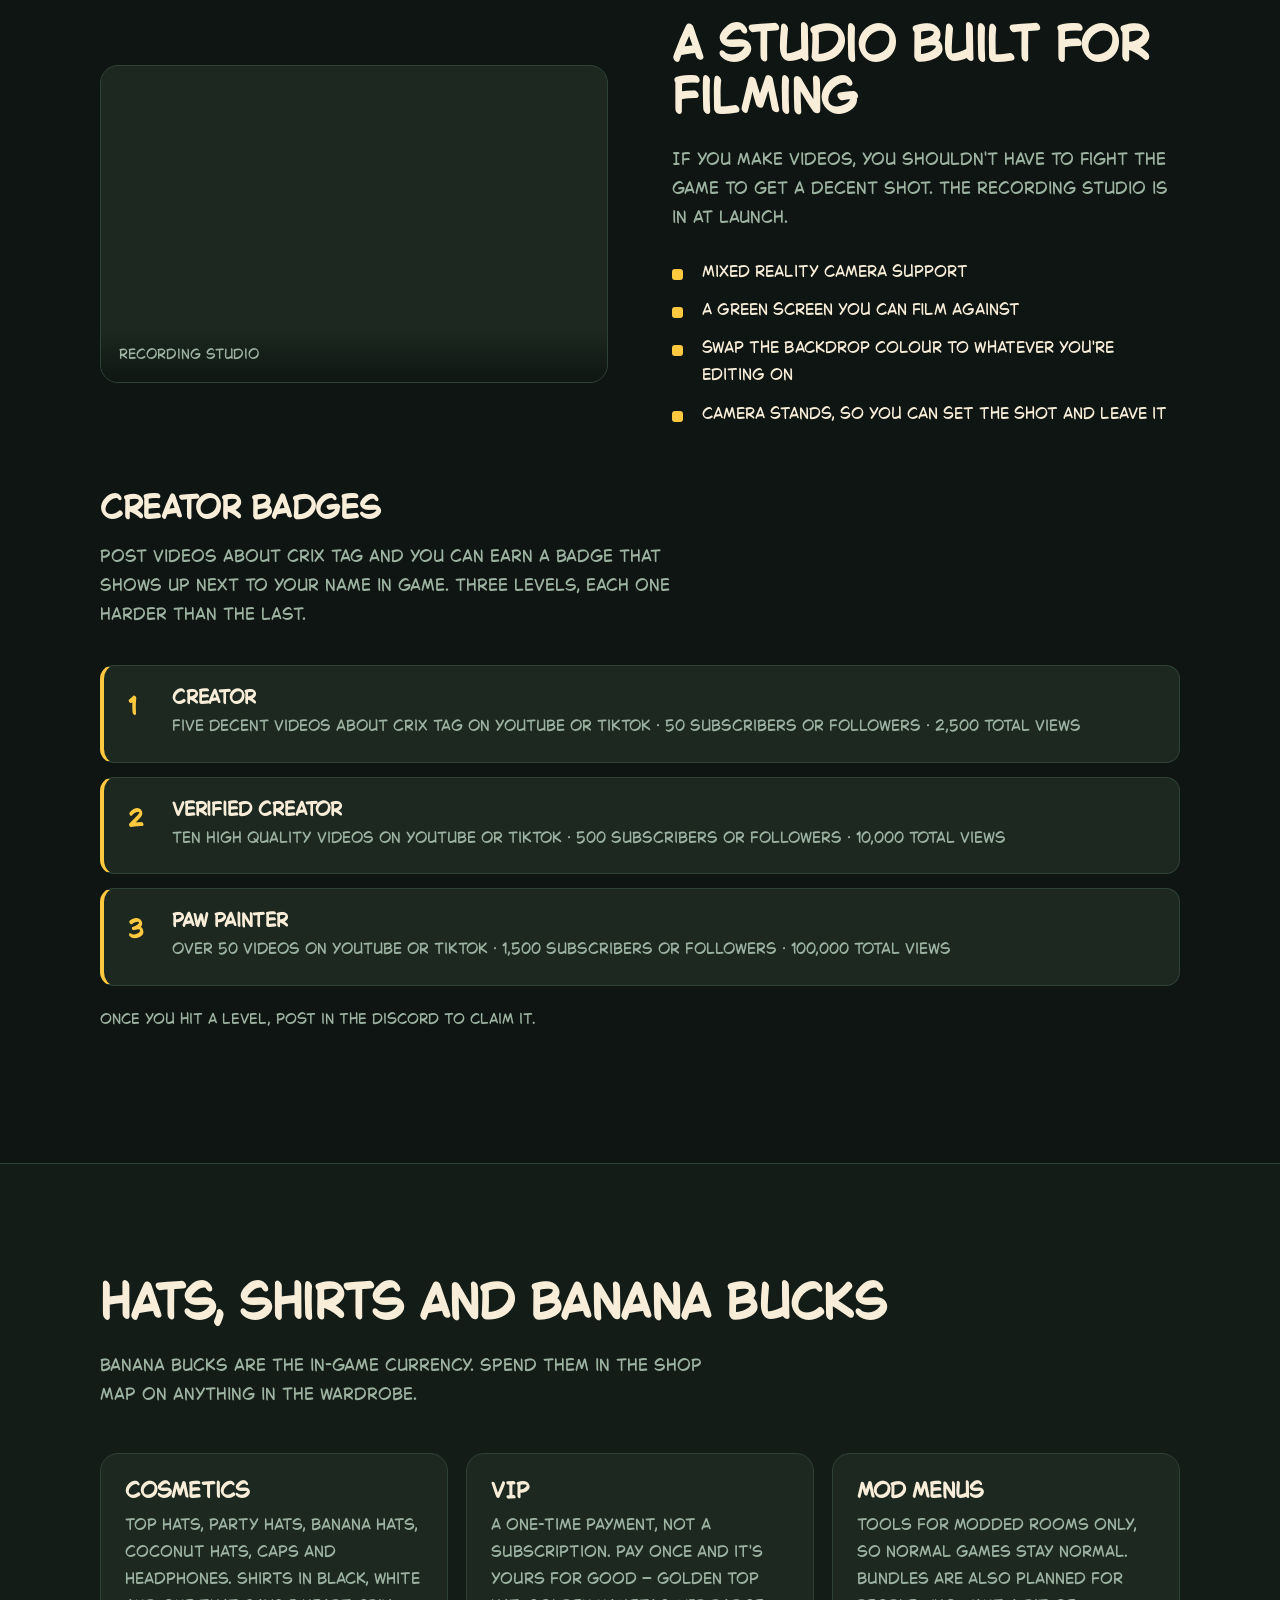
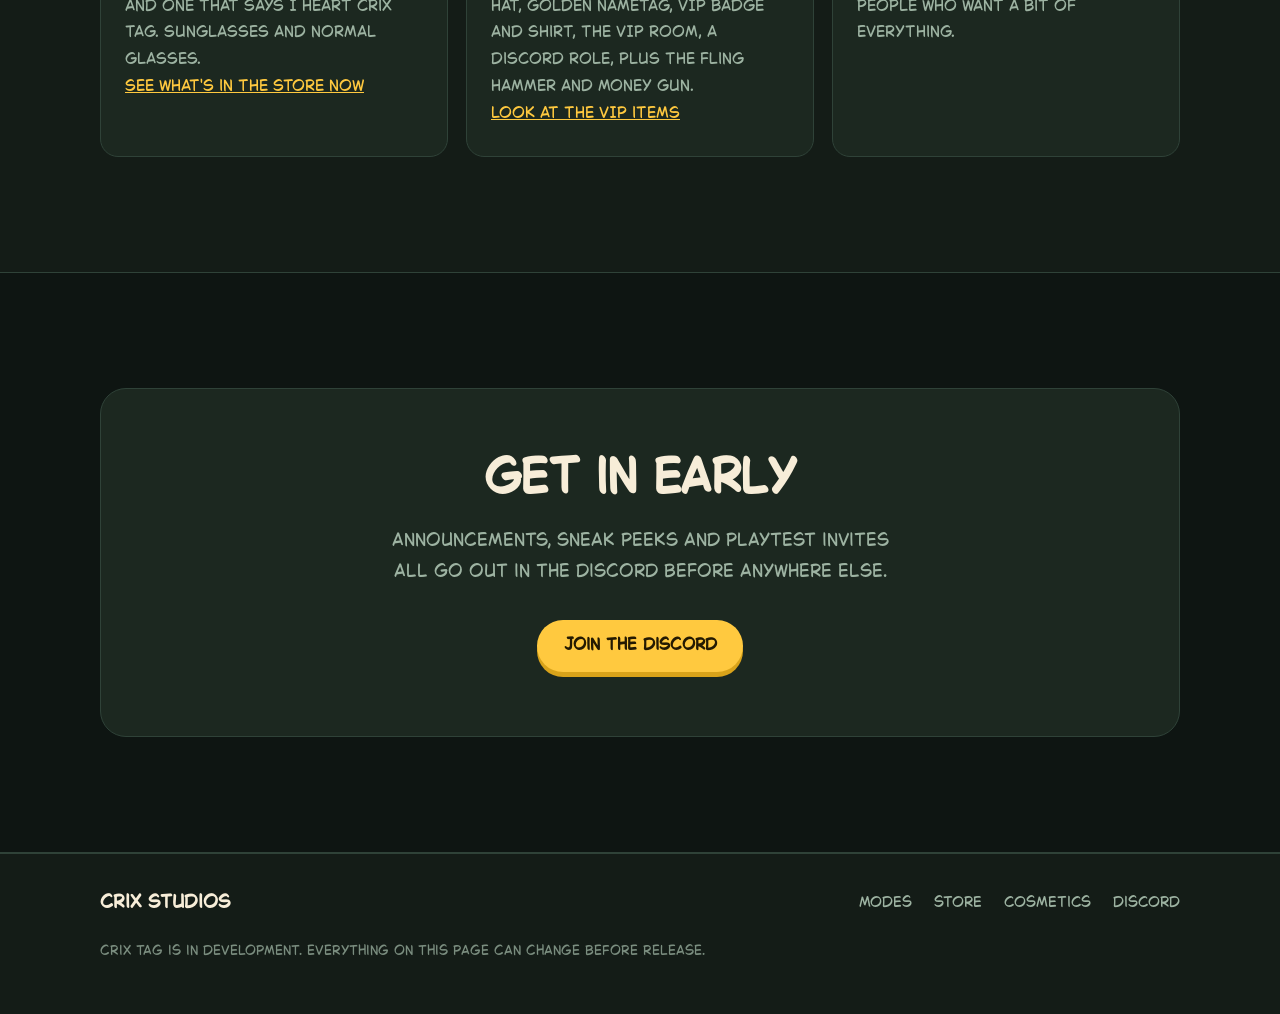
==== commit d77efe48: "Update navigation links and section headings" ====
--- a/index.html
+++ b/index.html
@@ -22,13 +22,13 @@
 
 <nav class="topnav">
   <div class="wrap nav-inner">
-    <a class="nav-brand" href="#top">Crix Tag</a>
+    <a class="nav-brand" href="index.html">Crix Tag</a>
     <div class="nav-links">
       <a href="#modes">Modes</a>
       <a href="#maps">Maps</a>
+      <a href="store.html">Store</a>
+      <a href="cosmetics.html">Cosmetics</a>
       <a href="#creators">Creators</a>
-      <a href="#shop">Shop</a>
-      <a href="#later">After launch</a>
     </div>
     <a class="btn small" href="#" data-discord>Discord</a>
   </div>
@@ -93,7 +93,7 @@
 <!-- ============ MODES ============ -->
 <section class="section" id="modes">
   <div class="wrap">
-    <h2>Four ways to play</h2>
+    <h2>How you play</h2>
     <p class="lede">Pick a mode when you make a room. Everyone joins with the same code.</p>
 
     <div class="cards">
@@ -106,76 +106,110 @@
         <p>The infected side grows every time they catch someone. Last one not infected wins the round.</p>
       </article>
       <article class="card">
-        <h3>Freeze tag</h3>
-        <p>Get tagged and you're stuck where you stand until a teammate reaches you and unfreezes you.</p>
-      </article>
-      <article class="card">
         <h3>Modded</h3>
         <p>Rooms where mod menus are allowed. Fling people around, break the physics, see what happens.</p>
       </article>
-    </div>
-  </div>
-</section>
-
-<!-- ============ MAPS ============ -->
+      <article class="card dim">
+        <h3>Freeze tag <span class="tag">Later</span></h3>
+        <p>Get tagged and you're stuck where you stand until a teammate reaches you. Coming in an update after launch.</p>
+      </article>
+    </div>
+  </div>
+</section>
+
+<!-- ============ MAP CAROUSEL ============ -->
 <section class="section band" id="maps">
   <div class="wrap">
-    <h2>Maps at launch</h2>
-    <p class="lede">Everything here is planned to be in the game on day one.</p>
+    <h2>Take a look around</h2>
+    <p class="lede">Six maps are being built for launch. Flick through them.</p>
+
+    <div class="carousel" data-carousel>
+      <div class="slides">
+
+        <article class="slide" data-slide>
+          <figure class="slide-art"><img src="assets/map-spawn.png" alt="Spawn" data-optional></figure>
+          <div class="slide-text">
+            <p class="slide-count"><span data-count></span></p>
+            <h3>Spawn</h3>
+            <p>The hub everyone lands in. There's a wardrobe for changing your cosmetics, a leaderboard for the top players, music, a corner to sit in, a TV playing Crix's videos, and a statue that lights up whenever Crix is online.</p>
+          </div>
+        </article>
+
+        <article class="slide" data-slide>
+          <figure class="slide-art"><img src="assets/map-forest.png" alt="Forest" data-optional></figure>
+          <div class="slide-text">
+            <p class="slide-count"><span data-count></span></p>
+            <h3>Forest</h3>
+            <p>The main tag map, and where most rounds will happen. Trees to climb, branches to swing off, and long gaps that punish you for missing.</p>
+          </div>
+        </article>
+
+        <article class="slide" data-slide>
+          <figure class="slide-art"><img src="assets/map-shop.png" alt="Shop" data-optional></figure>
+          <div class="slide-text">
+            <p class="slide-count"><span data-count></span></p>
+            <h3>Shop</h3>
+            <p>Where Banana Bucks turn into hats. The stock changes over time, so it's worth checking back. You can see what's in there right now on the <a href="store.html">store page</a>.</p>
+          </div>
+        </article>
+
+        <article class="slide" data-slide>
+          <figure class="slide-art"><img src="assets/map-movie-theatre.png" alt="Movie theatre" data-optional></figure>
+          <div class="slide-text">
+            <p class="slide-count"><span data-count></span></p>
+            <h3>Movie theatre</h3>
+            <p>A room with a big screen playing Crix's videos, and livestreams while they're running. Grab a seat and watch with whoever else is in there.</p>
+          </div>
+        </article>
+
+        <article class="slide" data-slide>
+          <figure class="slide-art"><img src="assets/map-fanart-room.png" alt="Fanart room" data-optional></figure>
+          <div class="slide-text">
+            <p class="slide-count"><span data-count></span></p>
+            <h3>Fanart room</h3>
+            <p>A gallery hung with art sent in by players. Draw something and post it in the Discord to get it on the wall.</p>
+          </div>
+        </article>
+
+        <article class="slide" data-slide>
+          <figure class="slide-art"><img src="assets/map-recording-studio.png" alt="Recording studio" data-optional></figure>
+          <div class="slide-text">
+            <p class="slide-count"><span data-count></span></p>
+            <h3>Recording studio</h3>
+            <p>A room built for filming, with a green screen, camera stands and backdrop colours you can change. More on it further down the page.</p>
+          </div>
+        </article>
+
+      </div>
+
+      <div class="carousel-controls">
+        <button class="cbtn" data-prev aria-label="Previous map">
+          <svg viewBox="0 0 24 24" width="20" height="20" fill="none" stroke="currentColor" stroke-width="3" stroke-linecap="round" stroke-linejoin="round"><path d="M15 5l-7 7 7 7"/></svg>
+        </button>
+        <div class="dots" data-dots></div>
+        <button class="cbtn" data-next aria-label="Next map">
+          <svg viewBox="0 0 24 24" width="20" height="20" fill="none" stroke="currentColor" stroke-width="3" stroke-linecap="round" stroke-linejoin="round"><path d="M9 5l7 7-7 7"/></svg>
+        </button>
+      </div>
+    </div>
+  </div>
+</section>
+
+<!-- ============ MORE MAPS ============ -->
+<section class="section" id="more-maps">
+  <div class="wrap">
+    <h2>More maps on the way</h2>
+    <p class="lede">These are planned but not built yet, so there's nothing to show. They'll be added in updates after launch.</p>
 
     <div class="maps">
-      <div class="map"><h3>Spawn</h3><p>The hub everyone lands in. Wardrobe, leaderboard, music and a corner to sit in.</p></div>
-      <div class="map"><h3>Forest</h3><p>The main tag map. Trees to climb, long gaps to launch across.</p></div>
-      <div class="map"><h3>Shop</h3><p>Where Banana Bucks turn into hats.</p></div>
-      <div class="map"><h3>Movie theatre</h3><p>A big screen playing Crix's videos and livestreams.</p></div>
-      <div class="map"><h3>Horror</h3><p>Dark, quiet, and much worse to be chased through.</p></div>
-      <div class="map"><h3>Zero gravity</h3><p>No floor to push off. You move by shoving off whatever you can reach.</p></div>
-      <div class="map"><h3>Sandbox</h3><p>No rules, no round timer. Mess around.</p></div>
-      <div class="map"><h3>Prop hunt</h3><p>Turn into an object and hope nobody looks twice.</p></div>
-      <div class="map"><h3>Paintball</h3><p>Teams, paint, and a lot of arguing about who got hit.</p></div>
-      <div class="map"><h3>Gun PvP</h3><p>Free-for-all. Everyone against everyone.</p></div>
-      <div class="map"><h3>Only up</h3><p>One long climb. One long fall if you slip.</p></div>
-      <div class="map"><h3>Fanart room</h3><p>A gallery of art sent in by players.</p></div>
-      <div class="map"><h3>VIP room</h3><p>Members only.</p></div>
-      <div class="map"><h3>Recording studio</h3><p>Built for filming. More on that below.</p></div>
-    </div>
-  </div>
-</section>
-
-<!-- ============ SPAWN + ROOM COMPUTER ============ -->
-<section class="section" id="hub">
-  <div class="wrap split">
-    <div>
-      <h2>Spawn is where everyone hangs out</h2>
-      <p class="lede">It's a place to stand around in, not just a menu you walk through.</p>
-      <ul class="ticks">
-        <li>A computer for joining rooms and changing your settings</li>
-        <li>A wardrobe for swapping your cosmetics</li>
-        <li>Music, and a chill corner to sit in</li>
-        <li>A TV playing Crix's videos</li>
-        <li>A leaderboard for the top players</li>
-        <li>A statue that lights up whenever Crix is online</li>
-      </ul>
-    </div>
-    <figure class="shot">
-      <img src="assets/spawn.png" alt="The Spawn hub in Crix Tag" data-optional>
-      <figcaption>Spawn</figcaption>
-    </figure>
-  </div>
-
-  <div class="wrap">
-    <div class="panel">
-      <h3>The room computer</h3>
-      <p>Everything you need to get into a game, on one screen in Spawn.</p>
-      <div class="chips">
-        <span>Private room codes</span>
-        <span>Public room codes</span>
-        <span>Pick your colour with RGB sliders</span>
-        <span>Change your name</span>
-        <span>Private chat</span>
-        <span>FPS, ping and connection stats</span>
-        <span>Settings and account info</span>
-      </div>
+      <div class="map soon"><h3>Horror</h3><p>Coming soon</p></div>
+      <div class="map soon"><h3>Zero gravity</h3><p>Coming soon</p></div>
+      <div class="map soon"><h3>Sandbox</h3><p>Coming soon</p></div>
+      <div class="map soon"><h3>Prop hunt</h3><p>Coming soon</p></div>
+      <div class="map soon"><h3>Paintball</h3><p>Coming soon</p></div>
+      <div class="map soon"><h3>Gun PvP</h3><p>Coming soon</p></div>
+      <div class="map soon"><h3>Only up</h3><p>Coming soon</p></div>
+      <div class="map soon"><h3>VIP room</h3><p>Coming soon</p></div>
     </div>
   </div>
 </section>
@@ -184,7 +218,7 @@
 <section class="section band" id="creators">
   <div class="wrap split reverse">
     <figure class="shot">
-      <img src="assets/recording-studio.png" alt="The recording studio in Crix Tag" data-optional>
+      <img src="assets/map-recording-studio.png" alt="The recording studio in Crix Tag" data-optional>
       <figcaption>Recording studio</figcaption>
     </figure>
     <div>
@@ -194,28 +228,29 @@
         <li>Mixed reality camera support</li>
         <li>A green screen you can film against</li>
         <li>Swap the backdrop colour to whatever you're editing on</li>
-        <li>Camera stands, so you can put the shot where you want it and leave it</li>
+        <li>Camera stands, so you can set the shot and leave it</li>
       </ul>
     </div>
   </div>
 
   <div class="wrap">
     <h3 class="sub-h">Creator badges</h3>
-    <p class="lede">Post videos about Crix Tag and you can earn a badge that shows up in game. Three tiers, each one harder than the last.</p>
+    <p class="lede">Post videos about Crix Tag and you can earn a badge that shows up next to your name in game. Three levels, each one harder than the last.</p>
     <ol class="tiers">
       <li>
         <h4>Creator</h4>
-        <p>Five decent videos about Crix Tag on YouTube or TikTok, 50 subscribers or followers, and 2,500 total views.</p>
+        <p class="reqs">Five decent videos about Crix Tag on YouTube or TikTok · 50 subscribers or followers · 2,500 total views</p>
       </li>
       <li>
         <h4>Verified creator</h4>
-        <p>Ten strong videos, 500 subscribers or followers, and 10,000 total views.</p>
+        <p class="reqs">Ten high quality videos on YouTube or TikTok · 500 subscribers or followers · 10,000 total views</p>
       </li>
       <li>
         <h4>Paw painter</h4>
-        <p>Over 50 videos, 1,500 subscribers or followers, and 100,000 total views.</p>
+        <p class="reqs">Over 50 videos on YouTube or TikTok · 1,500 subscribers or followers · 100,000 total views</p>
       </li>
     </ol>
+    <p class="note">Once you hit a level, post in the Discord to claim it.</p>
   </div>
 </section>
 
@@ -229,10 +264,12 @@
       <article class="card">
         <h3>Cosmetics</h3>
         <p>Top hats, party hats, banana hats, coconut hats, caps and headphones. Shirts in black, white and one that says I heart Crix Tag. Sunglasses and normal glasses.</p>
+        <p class="card-link"><a href="store.html">See what's in the store now</a></p>
       </article>
       <article class="card">
         <h3>VIP</h3>
-        <p>A golden top hat, a golden nametag, a VIP badge and shirt, access to the VIP room, a Discord role, plus the fling hammer and money gun.</p>
+        <p>A one-time payment, not a subscription. Pay once and it's yours for good — golden top hat, golden nametag, VIP badge and shirt, the VIP room, a Discord role, plus the fling hammer and money gun.</p>
+        <p class="card-link"><a href="cosmetics.html">Look at the VIP items</a></p>
       </article>
       <article class="card">
         <h3>Mod menus</h3>
@@ -242,22 +279,8 @@
   </div>
 </section>
 
-<!-- ============ LATER ============ -->
-<section class="section band" id="later">
-  <div class="wrap">
-    <h2>Coming after launch</h2>
-    <p class="lede">Ideas that aren't making the first release, but are on the list. Nothing here is promised yet.</p>
-    <div class="maps">
-      <div class="map"><h3>More maps</h3><p>Built from whatever the Discord asks for most.</p></div>
-      <div class="map"><h3>Seasonal cosmetics</h3><p>Limited hats that come and go with events.</p></div>
-      <div class="map"><h3>In-game events</h3><p>Scheduled nights where everyone piles into the same rooms.</p></div>
-      <div class="map"><h3>Bigger leaderboards</h3><p>Seasons, resets, and something to actually compete over.</p></div>
-    </div>
-  </div>
-</section>
-
 <!-- ============ JOIN ============ -->
-<section class="section" id="join">
+<section class="section band" id="join">
   <div class="wrap">
     <div class="join">
       <h2>Get in early</h2>
@@ -275,10 +298,10 @@
   <div class="wrap foot">
     <strong>Crix Studios</strong>
     <nav>
-      <a href="#modes">Modes</a>
-      <a href="#shop">Shop</a>
+      <a href="index.html#modes">Modes</a>
+      <a href="store.html">Store</a>
+      <a href="cosmetics.html">Cosmetics</a>
       <a href="#" data-discord>Discord</a>
-      <a href="#">YouTube</a>
     </nav>
   </div>
   <p class="wrap fineprint">Crix Tag is in development. Everything on this page can change before release.</p>
--- a/style.css
+++ b/style.css
@@ -4,25 +4,21 @@
    they update everywhere on the site.
    ============================================================ */
 
-/* ---------- CUSTOM FONTS ----------
-   Put your font files in assets/fonts/ using these exact names.
-   Until they exist, the site falls back to the system fonts
-   listed in --display and --body further down.                */
+/* ---------- CUSTOM FONT ----------
+   One font file, used for the whole site.
+   Put it in assets/fonts/ named either:
+
+       font.otf        or        font.ttf
+
+   You only need one of the two. The browser tries .otf first,
+   falls back to .ttf, and if neither is there it uses the
+   system fonts listed in --display and --body below.          */
 
 @font-face{
-  font-family:"Crix Display";
-  src:url("assets/fonts/crix-display.woff2") format("woff2"),
-      url("assets/fonts/crix-display.woff")  format("woff");
-  font-weight:400 800;
-  font-style:normal;
-  font-display:swap;
-}
-
-@font-face{
-  font-family:"Crix Body";
-  src:url("assets/fonts/crix-body.woff2") format("woff2"),
-      url("assets/fonts/crix-body.woff")  format("woff");
-  font-weight:400 800;
+  font-family:"Crix";
+  src:url("assets/fonts/font.otf") format("opentype"),
+      url("assets/fonts/font.ttf") format("truetype");
+  font-weight:normal;
   font-style:normal;
   font-display:swap;
 }
@@ -40,9 +36,9 @@
   --gold-deep:#D9A31A;
   --gold-ink:#241A02;
 
-  /* type */
-  --display:"Crix Display","Trebuchet MS",system-ui,sans-serif;
-  --body:"Crix Body","Segoe UI",system-ui,sans-serif;
+  /* type — both point at the same font file */
+  --display:"Crix","Trebuchet MS",system-ui,sans-serif;
+  --body:"Crix","Segoe UI",system-ui,sans-serif;
 
   --radius:18px;
 }
@@ -250,25 +246,6 @@
   background:linear-gradient(to top,rgba(14,21,18,.94),rgba(14,21,18,0));
 }
 
-/* ---------- computer panel ---------- */
-.panel{
-  margin-top:56px;
-  background:var(--panel);
-  border:1px solid var(--line);
-  border-radius:24px;
-  padding:clamp(28px,4vw,44px);
-}
-.panel h3{font-size:1.5rem;margin-bottom:.35em}
-.panel p{color:var(--muted);margin-bottom:22px}
-.chips{display:flex;flex-wrap:wrap;gap:10px}
-.chips span{
-  border:1px solid var(--line);
-  background:var(--night-deep);
-  border-radius:999px;
-  padding:.42em 1em;
-  font-size:.92rem;
-}
-
 /* ---------- creator tiers ---------- */
 .tiers{list-style:none;counter-reset:tier;margin:36px 0 0;padding:0;display:grid;gap:14px}
 .tiers li{
@@ -285,8 +262,29 @@
   position:absolute;left:24px;top:22px;
   font-family:var(--display);font-weight:700;font-size:1.5rem;color:var(--gold);
 }
-.tiers h4{font-size:1.2rem;margin-bottom:.25em}
+.tiers h3,.tiers h4{font-size:1.2rem;margin-bottom:.3em}
 .tiers p{color:var(--muted);font-size:.96rem;margin:0}
+.reqs{line-height:1.6}
+
+/* badge page variant: art next to the requirements */
+#badges .tiers li{display:flex;gap:22px;align-items:center;padding-left:68px}
+.tier-art{
+  flex:none;width:84px;height:84px;border-radius:16px;
+  background:var(--night-deep);border:1px solid var(--line);
+  display:grid;place-items:center;overflow:hidden;
+}
+.tier-art img{width:100%;height:100%;object-fit:contain;padding:10px}
+.tier-art:empty{display:none}
+.reqlist{list-style:none;margin:0;padding:0;display:grid;gap:5px}
+.reqlist li{
+  color:var(--muted);font-size:.95rem;position:relative;padding-left:18px;
+  background:none;border:0;border-radius:0;
+}
+.reqlist li::before{
+  content:"";position:absolute;left:0;top:.66em;
+  width:7px;height:7px;border-radius:2px;background:var(--gold);
+}
+.note{color:var(--muted);font-size:.92rem;margin-top:22px;font-style:normal}
 
 /* ---------- join ---------- */
 .join{
@@ -326,3 +324,105 @@
   html{scroll-behavior:auto}
   .btn{transition:none}
 }
+
+
+/* ============================================================
+   ADDED: carousel, page headers, store grid, item cards
+   ============================================================ */
+
+/* ---------- "coming soon" + later tags ---------- */
+.map.soon h3{color:var(--muted)}
+.map.soon p{opacity:.7;font-style:italic}
+.card.dim{opacity:.72}
+.tag{
+  display:inline-block;vertical-align:middle;
+  font-family:var(--body);font-weight:800;font-size:.66rem;
+  letter-spacing:.03em;
+  color:var(--gold);
+  border:1px solid rgba(255,201,63,.45);
+  border-radius:999px;padding:.2em .7em;margin-left:.5em;
+}
+.card-link{margin:14px 0 0;font-size:.95rem}
+.card-link a{color:var(--gold)}
+
+/* ---------- map carousel ---------- */
+.carousel{margin-top:44px;outline:none}
+.slides{position:relative}
+.slide{display:none}
+.slide.on{display:grid;grid-template-columns:1.15fr .85fr;gap:clamp(24px,4vw,48px);align-items:center}
+.slide-art{
+  margin:0;aspect-ratio:16/10;border-radius:var(--radius);overflow:hidden;
+  background:var(--panel);border:1px solid var(--line);
+}
+.slide-art img{width:100%;height:100%;object-fit:cover}
+.slide-count{color:var(--muted);font-size:.88rem;margin:0 0 .4em}
+.slide-text h3{font-size:clamp(1.5rem,3.4vw,2.1rem);margin-bottom:.4em;color:var(--gold)}
+.slide-text p{color:var(--muted);margin:0;max-width:44ch}
+.slide-text a{color:var(--cream)}
+
+.carousel-controls{display:flex;align-items:center;gap:16px;margin-top:28px}
+.cbtn{
+  width:44px;height:44px;flex:none;
+  display:grid;place-items:center;
+  background:var(--panel);color:var(--cream);
+  border:1px solid var(--line);border-radius:50%;
+  cursor:pointer;
+}
+.cbtn:hover{border-color:var(--gold);color:var(--gold)}
+.dots{display:flex;gap:8px;margin-inline:auto}
+.dot{
+  width:9px;height:9px;padding:0;border-radius:50%;
+  background:var(--line);border:0;cursor:pointer;
+}
+.dot.on{background:var(--gold);width:26px;border-radius:999px}
+
+/* ---------- inner page header ---------- */
+.page-head{
+  border-bottom:1px solid var(--line);
+  background:var(--night-deep);
+  padding:clamp(56px,8vw,96px) 0 clamp(40px,6vw,64px);
+}
+.page-head h1{font-size:clamp(2.1rem,5.4vw,3.4rem);margin-bottom:.4em}
+.stamp{color:var(--muted);font-size:.88rem;margin:18px 0 0}
+.nav-links a[aria-current]{color:var(--gold)}
+
+/* ---------- item gallery + store grid ---------- */
+.gallery,.store-grid{
+  display:grid;grid-template-columns:repeat(auto-fill,minmax(230px,1fr));
+  gap:18px;margin-top:40px;
+}
+.item{margin:0;background:var(--panel);border:1px solid var(--line);border-radius:var(--radius);overflow:hidden}
+.item-art{
+  position:relative;aspect-ratio:1/1;
+  background:radial-gradient(70% 70% at 50% 40%, #263429 0%, var(--night-deep) 100%);
+  display:grid;place-items:center;
+}
+.item-art img{width:100%;height:100%;object-fit:contain;padding:16%}
+.item figcaption{padding:18px 20px 22px}
+.item h3{font-size:1.1rem;margin-bottom:.3em}
+.item p{color:var(--muted);font-size:.92rem;margin:0;line-height:1.55}
+.price{
+  margin-top:12px !important;
+  font-family:var(--display);font-weight:600;font-size:1rem;color:var(--gold) !important;
+}
+.item-flag{
+  position:absolute;top:12px;left:12px;z-index:2;
+  font-size:.72rem;font-weight:800;
+  background:var(--gold);color:var(--gold-ink);
+  border-radius:999px;padding:.25em .8em;
+}
+
+/* ---------- store states ---------- */
+.state{
+  text-align:center;padding:clamp(50px,8vw,90px) 24px;
+  background:var(--panel);border:1px solid var(--line);border-radius:24px;
+}
+.state h2{font-size:1.6rem;margin-bottom:.4em}
+.state p{color:var(--muted);max-width:42ch;margin:0 auto 26px}
+.state p:last-child{margin-bottom:0}
+button.btn{font:inherit;font-family:var(--display);font-weight:600;cursor:pointer}
+
+@media (max-width:860px){
+  .slide.on{grid-template-columns:1fr}
+  #badges .tiers li{flex-direction:column;align-items:flex-start;gap:16px}
+}
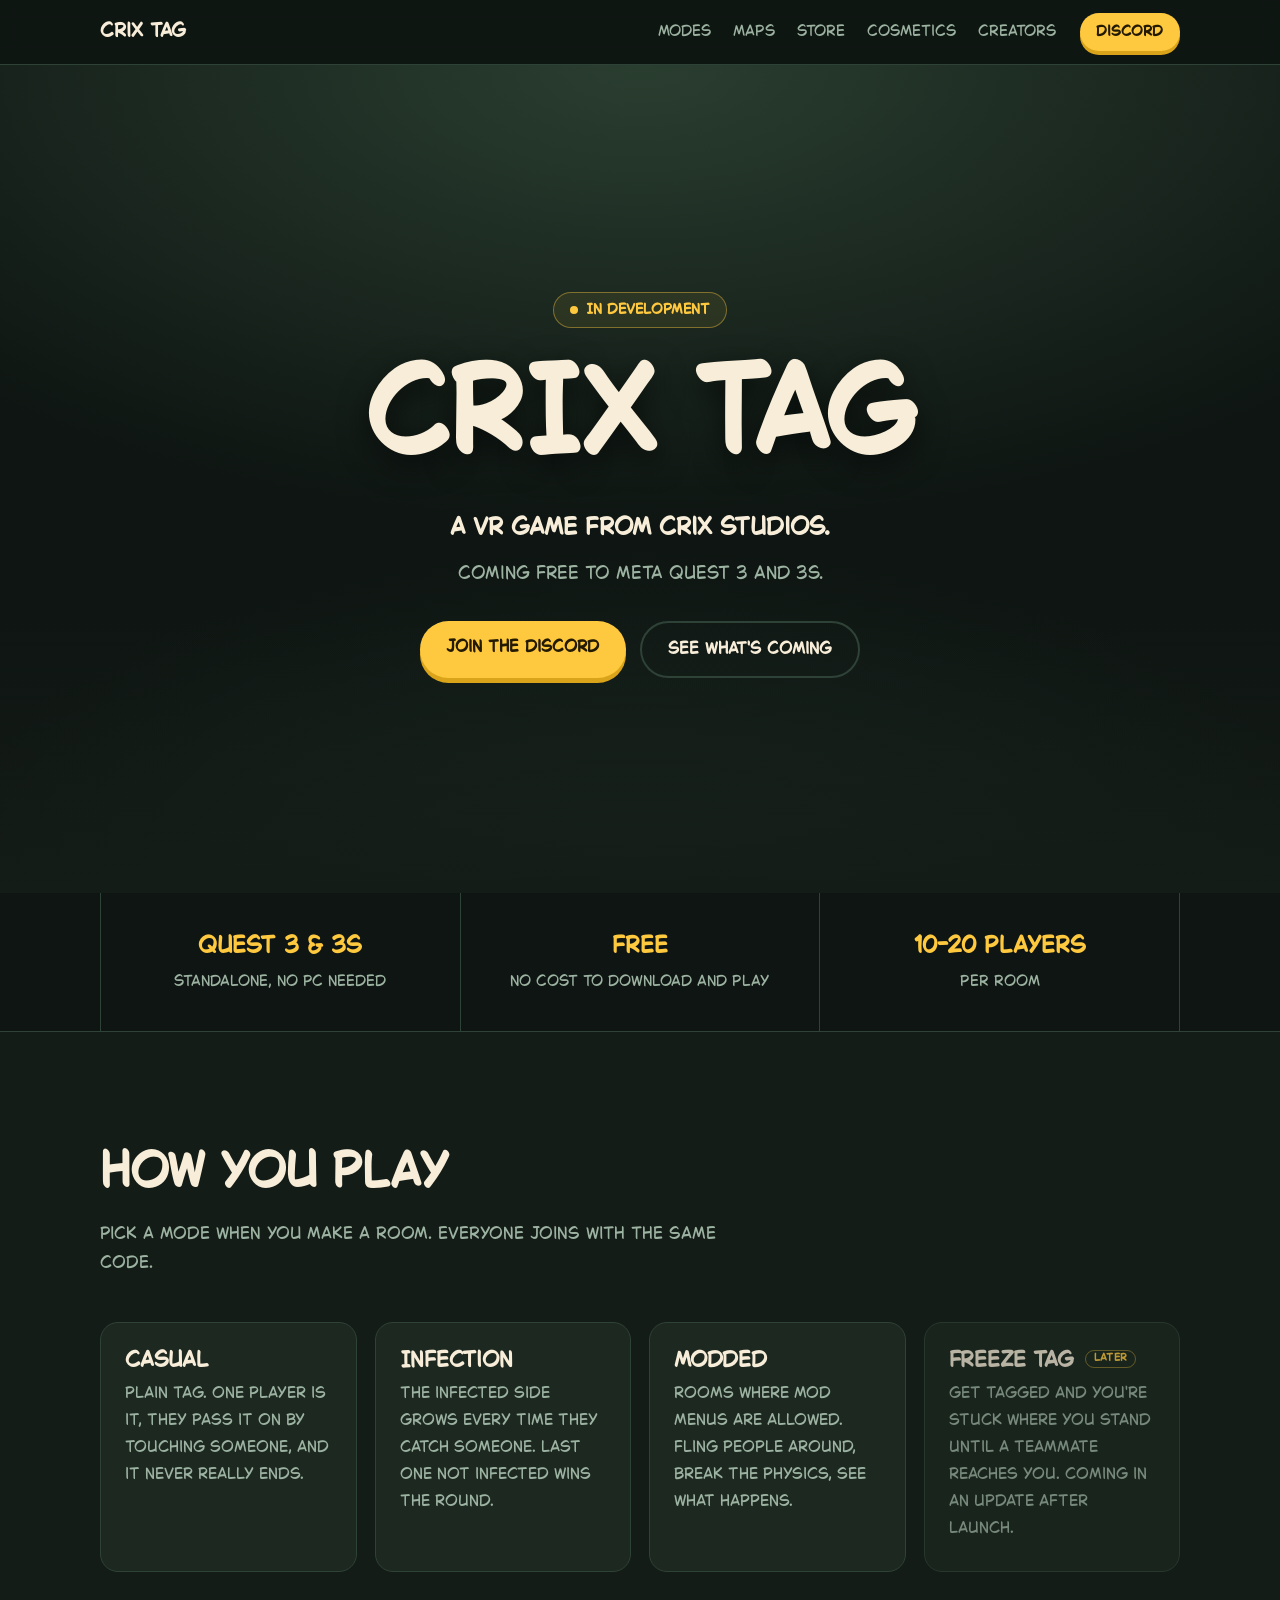
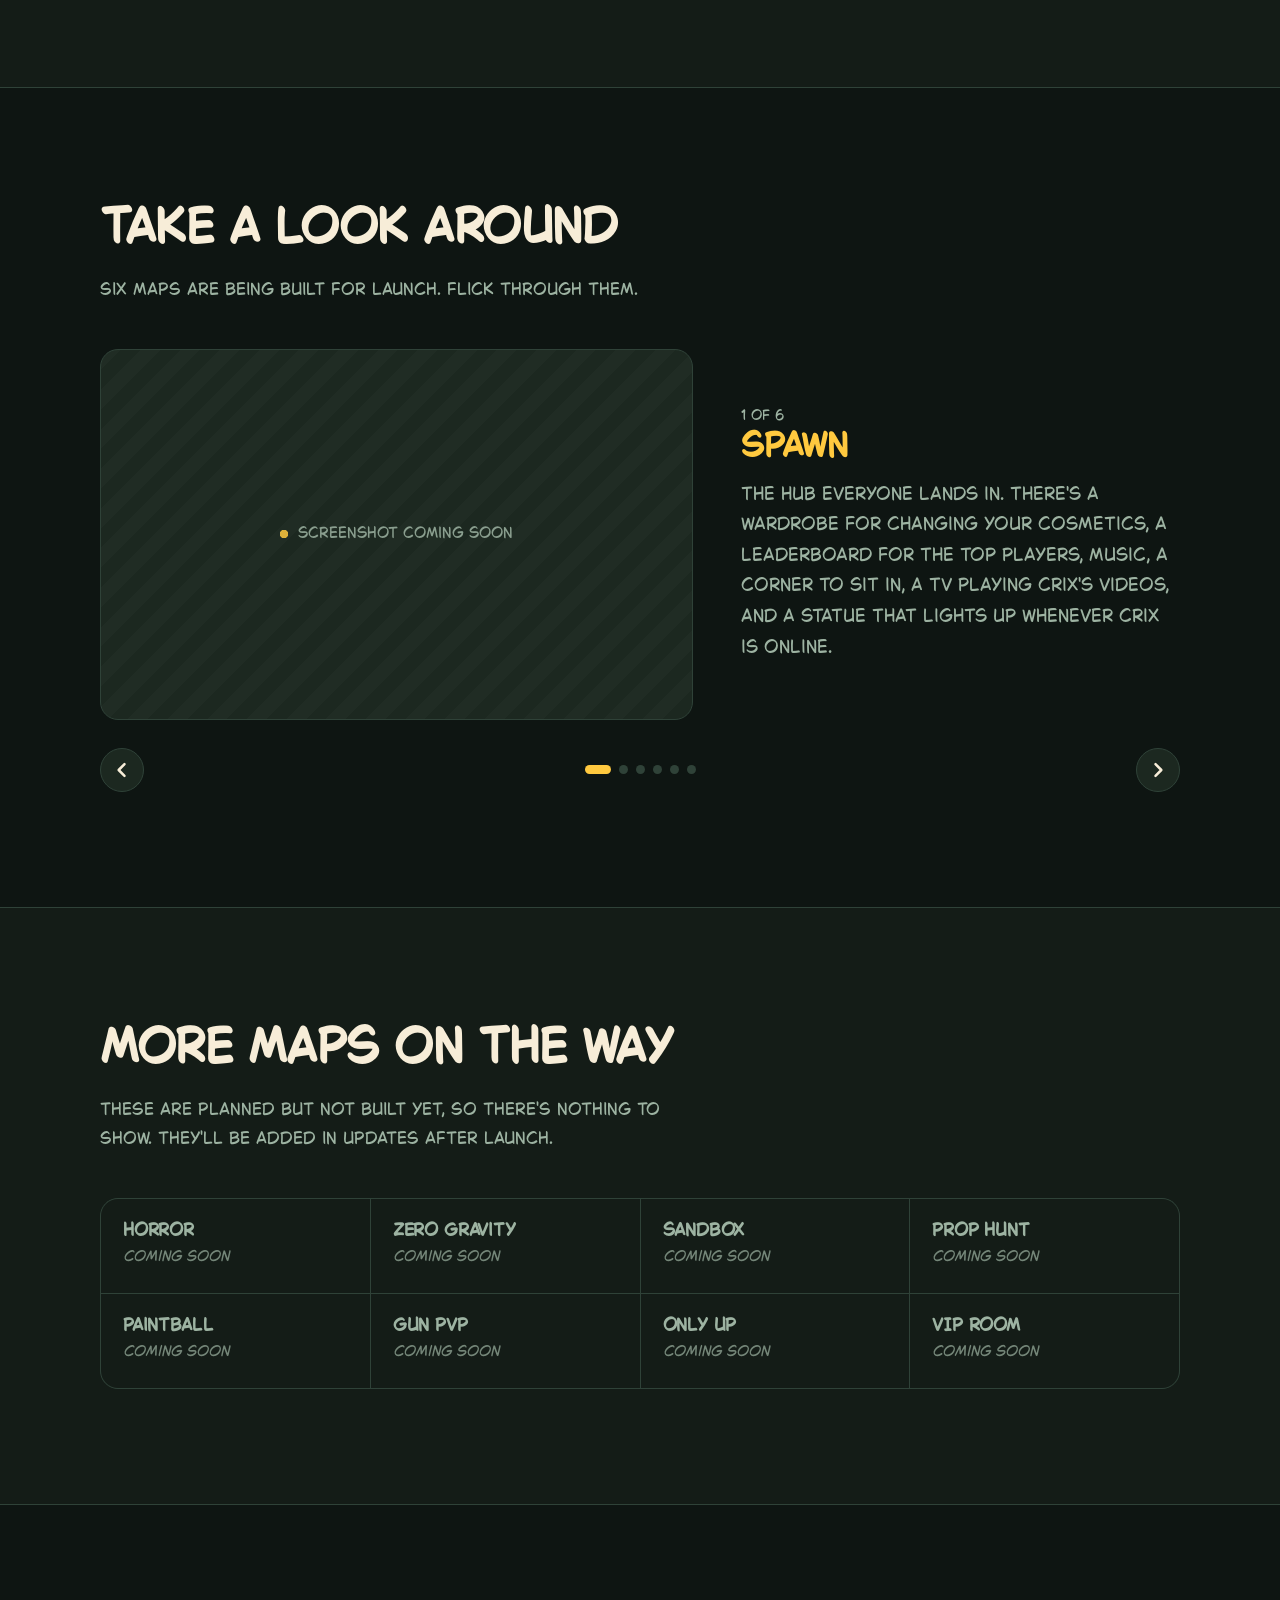
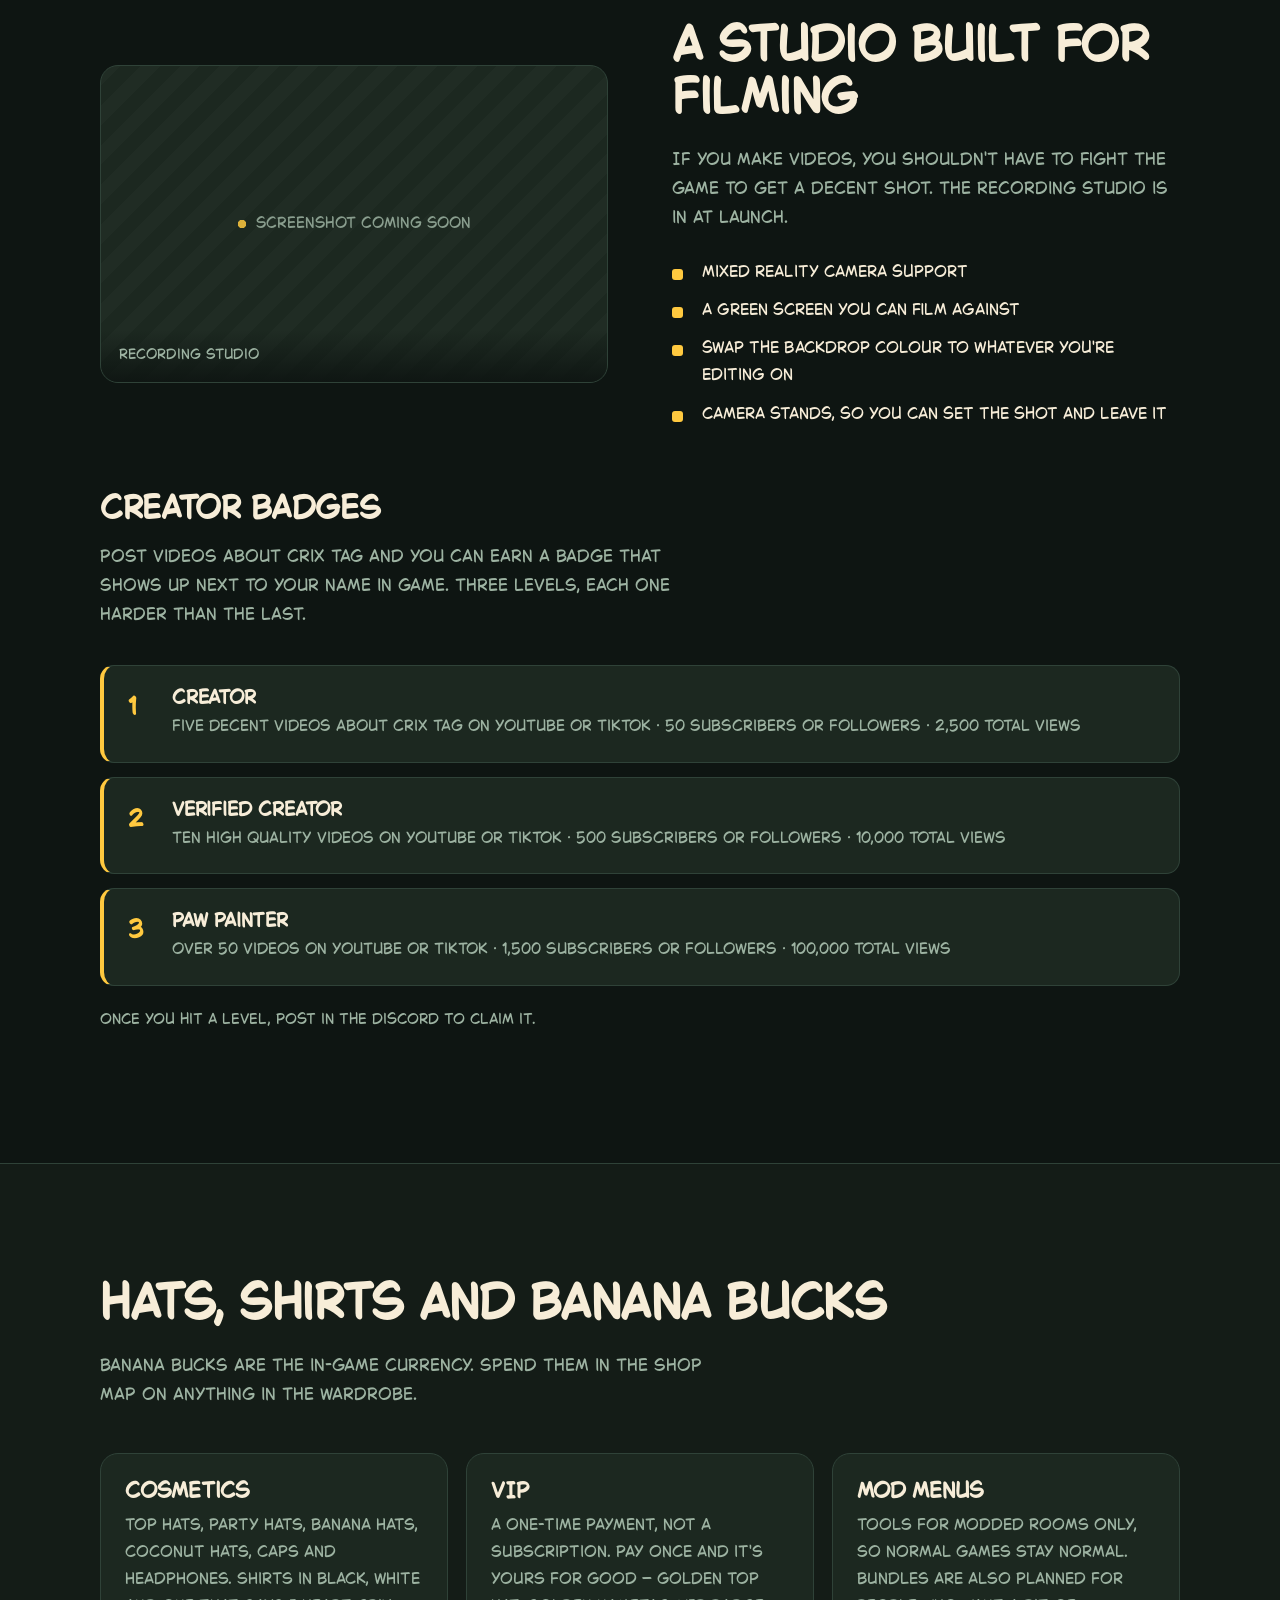
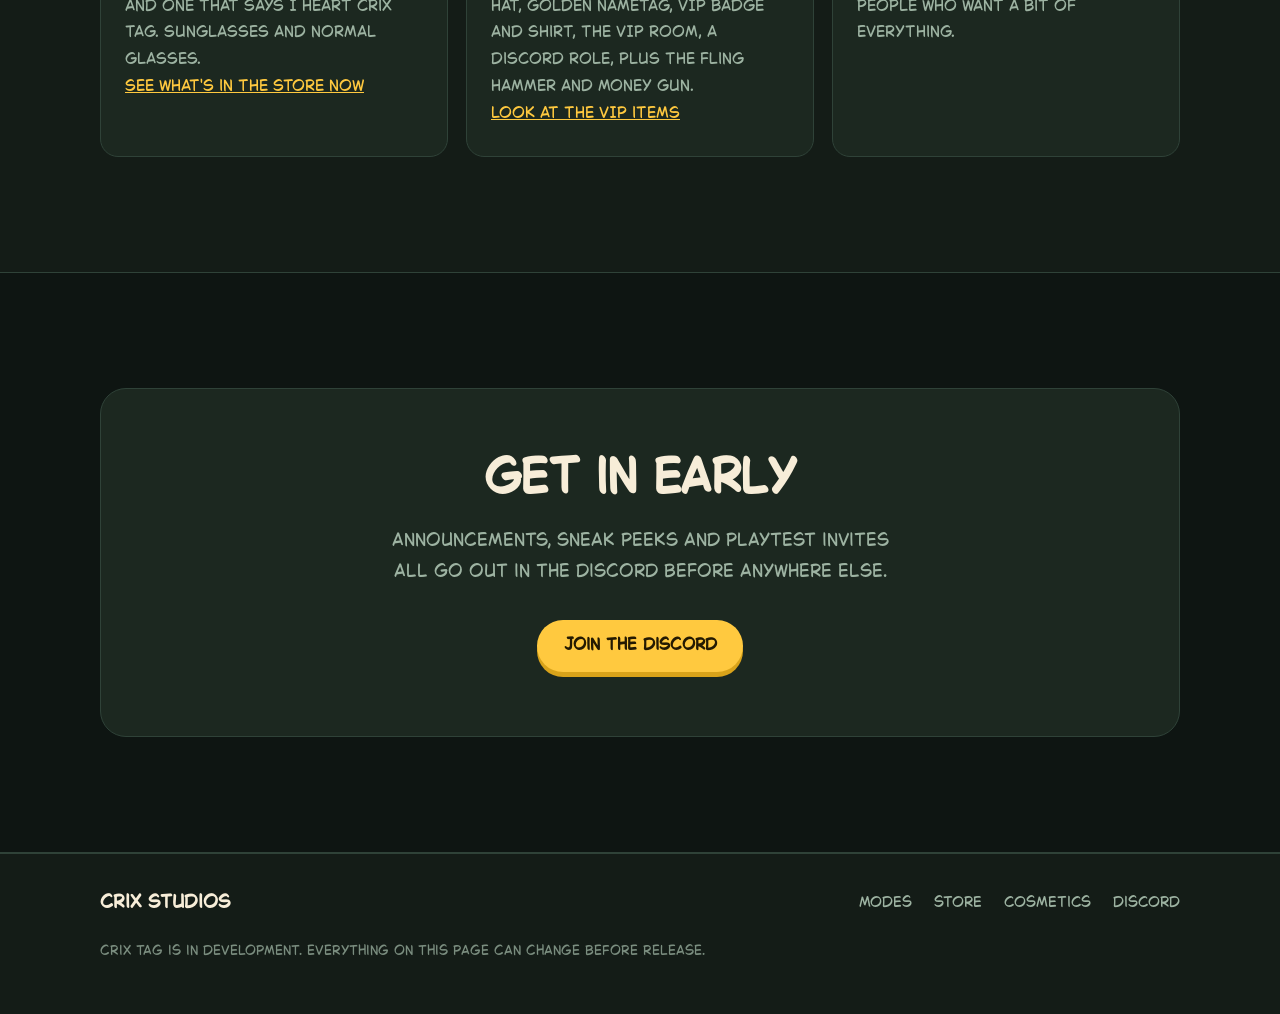
==== commit 64060c5a: "Add screenshot gallery, image slots, favicon and share image - Screenshots gallery under the map car" ====
--- a/index.html
+++ b/index.html
@@ -14,6 +14,7 @@
 <meta name="twitter:card" content="summary_large_image">
 
 <link rel="icon" href="assets/favicon.png">
+<link rel="apple-touch-icon" href="assets/apple-touch-icon.png">
 <link rel="stylesheet" href="style.css">
 </head>
 <body>
@@ -190,6 +191,24 @@
         <button class="cbtn" data-next aria-label="Next map">
           <svg viewBox="0 0 24 24" width="20" height="20" fill="none" stroke="currentColor" stroke-width="3" stroke-linecap="round" stroke-linejoin="round"><path d="M9 5l7 7-7 7"/></svg>
         </button>
+      </div>
+    </div>
+
+    <!-- SCREENSHOTS
+         Drop images into assets/screenshots/ using these names.
+         Any you haven't added are skipped, and the whole block
+         stays hidden until at least one exists.
+         Want more than six? Copy a <figure> and bump the number. -->
+    <div class="shots-block" data-shots>
+      <h3 class="sub-h">Screenshots</h3>
+      <p class="lede">Straight from the headset. Tap one to see it bigger.</p>
+      <div class="shots">
+        <figure class="shot-item"><img src="assets/screenshots/screenshot-1.png" alt="Crix Tag screenshot" data-optional><figcaption>In game</figcaption></figure>
+        <figure class="shot-item"><img src="assets/screenshots/screenshot-2.png" alt="Crix Tag screenshot" data-optional><figcaption>In game</figcaption></figure>
+        <figure class="shot-item"><img src="assets/screenshots/screenshot-3.png" alt="Crix Tag screenshot" data-optional><figcaption>In game</figcaption></figure>
+        <figure class="shot-item"><img src="assets/screenshots/screenshot-4.png" alt="Crix Tag screenshot" data-optional><figcaption>In game</figcaption></figure>
+        <figure class="shot-item"><img src="assets/screenshots/screenshot-5.png" alt="Crix Tag screenshot" data-optional><figcaption>In game</figcaption></figure>
+        <figure class="shot-item"><img src="assets/screenshots/screenshot-6.png" alt="Crix Tag screenshot" data-optional><figcaption>In game</figcaption></figure>
       </div>
     </div>
   </div>
@@ -307,6 +326,23 @@
   <p class="wrap fineprint">Crix Tag is in development. Everything on this page can change before release.</p>
 </footer>
 
+<!-- Screenshot viewer -->
+<dialog class="lightbox" id="lightbox" aria-label="Screenshot viewer">
+  <figure>
+    <img src="" alt="">
+    <figcaption></figcaption>
+  </figure>
+  <button class="cbtn lb-close" data-close aria-label="Close">
+    <svg viewBox="0 0 24 24" width="18" height="18" fill="none" stroke="currentColor" stroke-width="3" stroke-linecap="round"><path d="M6 6l12 12M18 6L6 18"/></svg>
+  </button>
+  <button class="cbtn lb-prev" data-prev aria-label="Previous screenshot">
+    <svg viewBox="0 0 24 24" width="20" height="20" fill="none" stroke="currentColor" stroke-width="3" stroke-linecap="round" stroke-linejoin="round"><path d="M15 5l-7 7 7 7"/></svg>
+  </button>
+  <button class="cbtn lb-next" data-next aria-label="Next screenshot">
+    <svg viewBox="0 0 24 24" width="20" height="20" fill="none" stroke="currentColor" stroke-width="3" stroke-linecap="round" stroke-linejoin="round"><path d="M9 5l7 7-7 7"/></svg>
+  </button>
+</dialog>
+
 <script src="script.js"></script>
 </body>
 </html>
--- a/style.css
+++ b/style.css
@@ -426,3 +426,95 @@
   .slide.on{grid-template-columns:1fr}
   #badges .tiers li{flex-direction:column;align-items:flex-start;gap:16px}
 }
+
+
+/* ============================================================
+   ADDED: screenshots, empty image frames, lightbox
+   ============================================================ */
+
+/* when the logo image exists, it replaces the text wordmark
+   (the text stays for screen readers) */
+.hero-inner:has(.logo) .wordmark{
+  position:absolute;width:1px;height:1px;overflow:hidden;clip-path:inset(50%);
+}
+
+/* ---------- empty frames ----------
+   Any screenshot or item frame whose image hasn't been added yet. */
+.empty{
+  position:relative;
+  display:grid;place-items:center;
+  background:
+    repeating-linear-gradient(135deg, rgba(255,255,255,.018) 0 14px, transparent 14px 28px),
+    var(--panel);
+}
+.empty::before{
+  content:attr(data-label);
+  font-family:var(--display);font-size:.95rem;
+  color:var(--muted);opacity:.85;
+  padding-left:18px;
+  background:radial-gradient(circle at 4px 50%, var(--gold) 0 4px, transparent 4.5px);
+}
+.item-art.empty{background:radial-gradient(70% 70% at 50% 40%, #263429 0%, var(--night-deep) 100%)}
+.empty[data-label=""]::before{content:none}
+
+/* ?assets mode: show the file each frame is waiting for */
+.show-files .empty::after{
+  content:attr(data-file);
+  position:absolute;left:10px;right:10px;bottom:10px;
+  font-family:ui-monospace,Consolas,monospace;font-size:.72rem;line-height:1.35;
+  color:var(--gold-ink);background:var(--gold);
+  border-radius:8px;padding:6px 9px;
+  word-break:break-all;
+}
+.show-files .tier-art.empty{display:grid}
+.show-files .tier-art.empty::after{font-size:.55rem;left:4px;right:4px;bottom:4px;padding:3px 4px}
+
+/* ---------- screenshot gallery ---------- */
+.shots{
+  display:grid;grid-template-columns:repeat(auto-fill,minmax(300px,1fr));
+  gap:18px;margin-top:36px;
+}
+.shot-item{
+  margin:0;position:relative;
+  aspect-ratio:16/9;
+  border-radius:var(--radius);overflow:hidden;
+  background:var(--panel);border:1px solid var(--line);
+}
+.shot-item:not(.empty){cursor:zoom-in}
+.shot-item img{width:100%;height:100%;object-fit:cover;transition:transform .35s ease}
+.shot-item:not(.empty):hover img{transform:scale(1.04)}
+.shot-item:not(.empty):hover{border-color:var(--gold)}
+.shot-item figcaption{
+  position:absolute;inset:auto 0 0 0;padding:12px 16px;
+  font-size:.85rem;color:var(--muted);
+  background:linear-gradient(to top,rgba(14,21,18,.94),rgba(14,21,18,0));
+  pointer-events:none;
+}
+.shot-item.empty figcaption{display:none}
+
+/* ---------- lightbox ---------- */
+.lightbox{
+  width:min(1200px,94vw);max-height:92vh;
+  padding:0;border:1px solid var(--line);border-radius:var(--radius);
+  background:var(--night-deep);color:var(--cream);
+  overflow:visible;
+}
+.lightbox::backdrop{background:rgba(8,12,10,.86);backdrop-filter:blur(4px)}
+.lightbox figure{margin:0}
+.lightbox img{width:100%;max-height:82vh;object-fit:contain;border-radius:var(--radius) var(--radius) 0 0;background:#000}
+.lightbox figcaption{padding:12px 18px;color:var(--muted);font-size:.92rem}
+.lightbox .cbtn{position:absolute}
+.lb-close{top:-14px;right:-14px}
+.lb-prev,.lb-next{top:50%;transform:translateY(-50%)}
+.lb-prev{left:-22px}
+.lb-next{right:-22px}
+
+@media (max-width:760px){
+  .shots{grid-template-columns:1fr}
+  .lb-prev{left:6px}
+  .lb-next{right:6px}
+  .lb-close{top:6px;right:6px}
+}
+@media (prefers-reduced-motion:reduce){
+  .shot-item img{transition:none}
+}
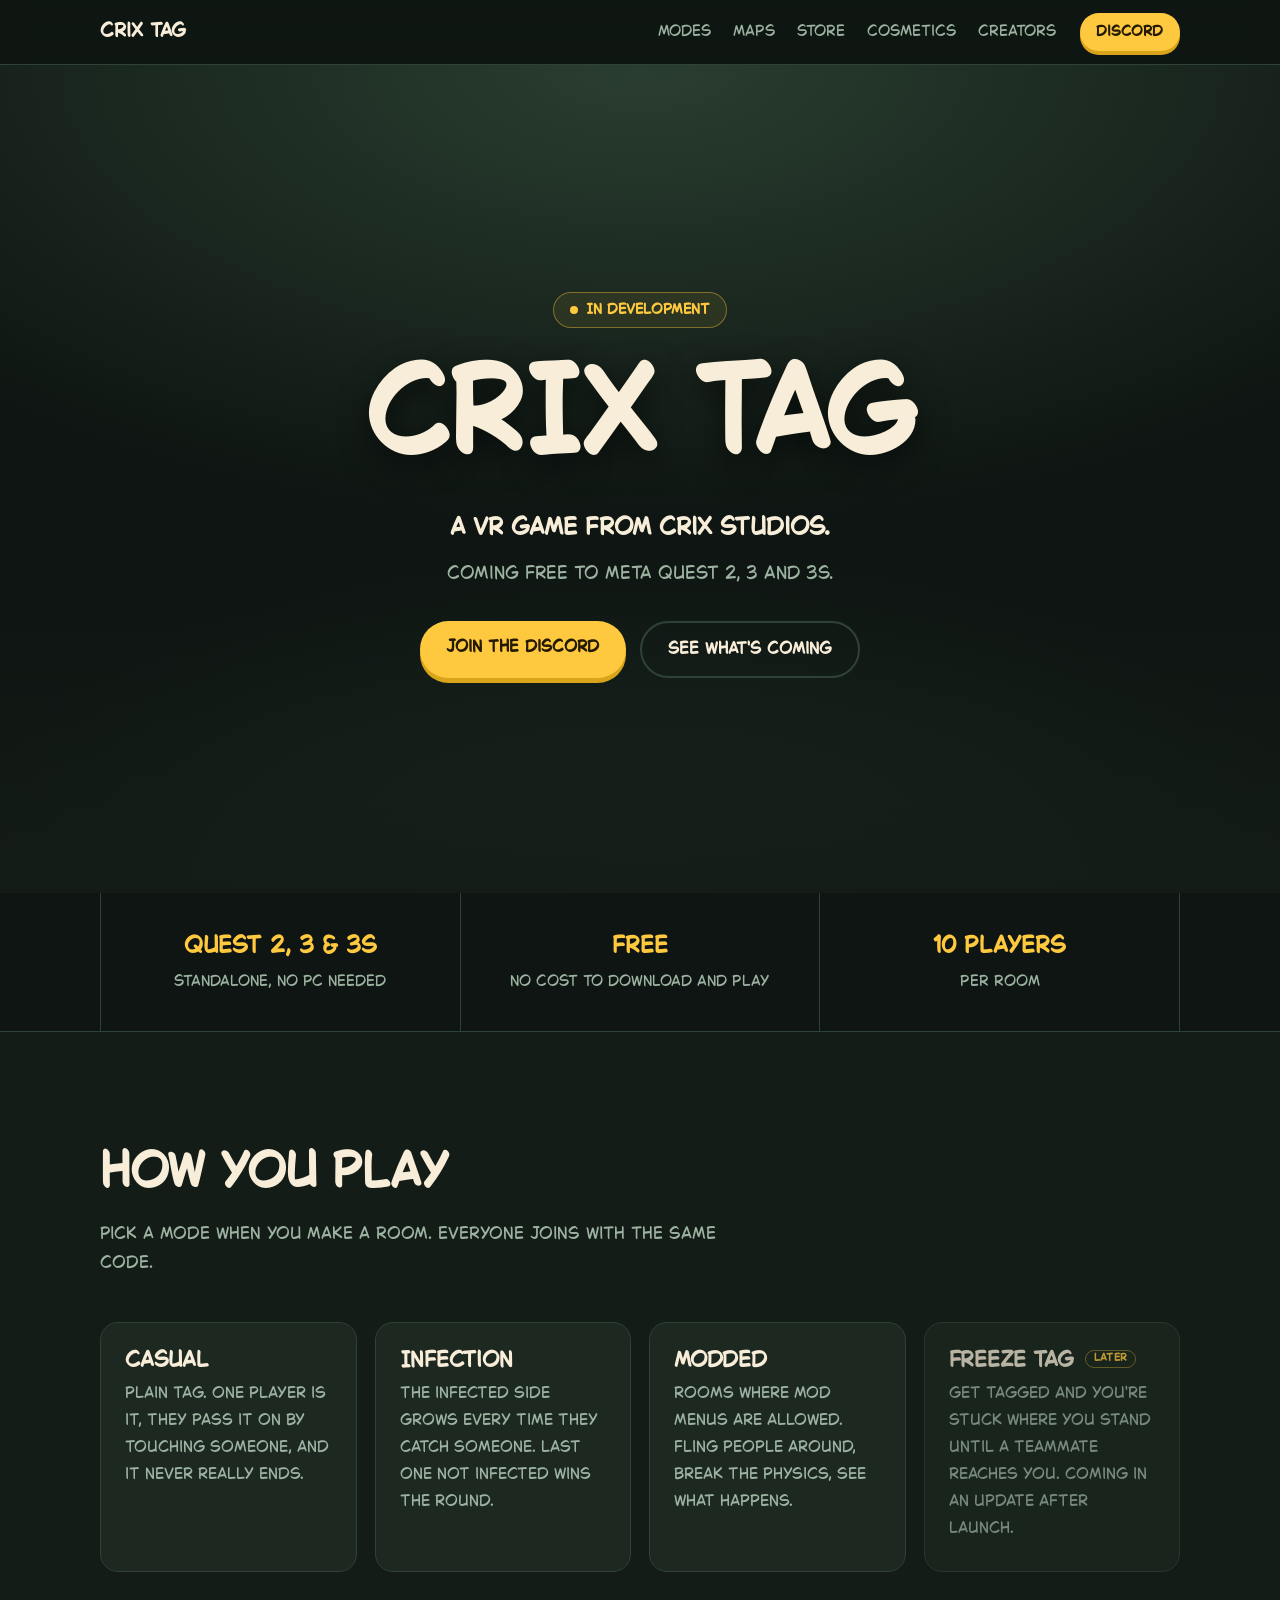
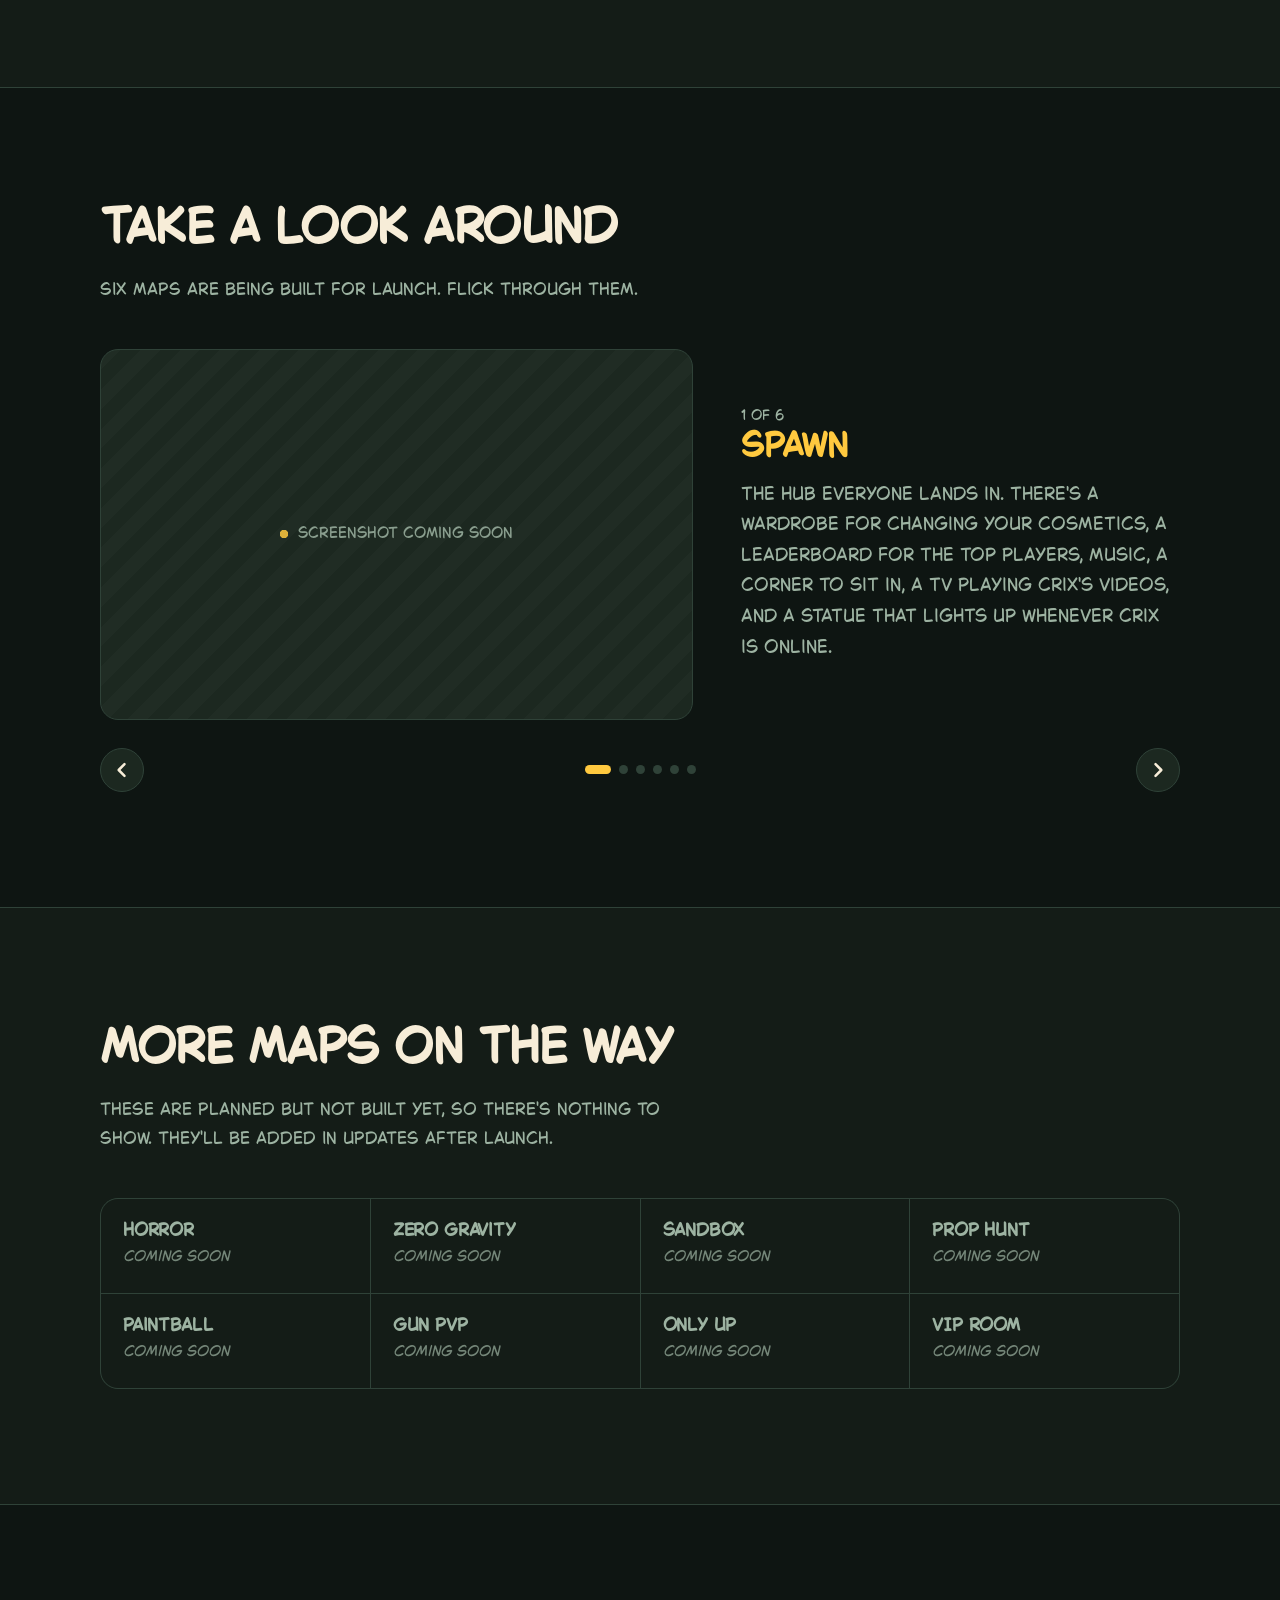
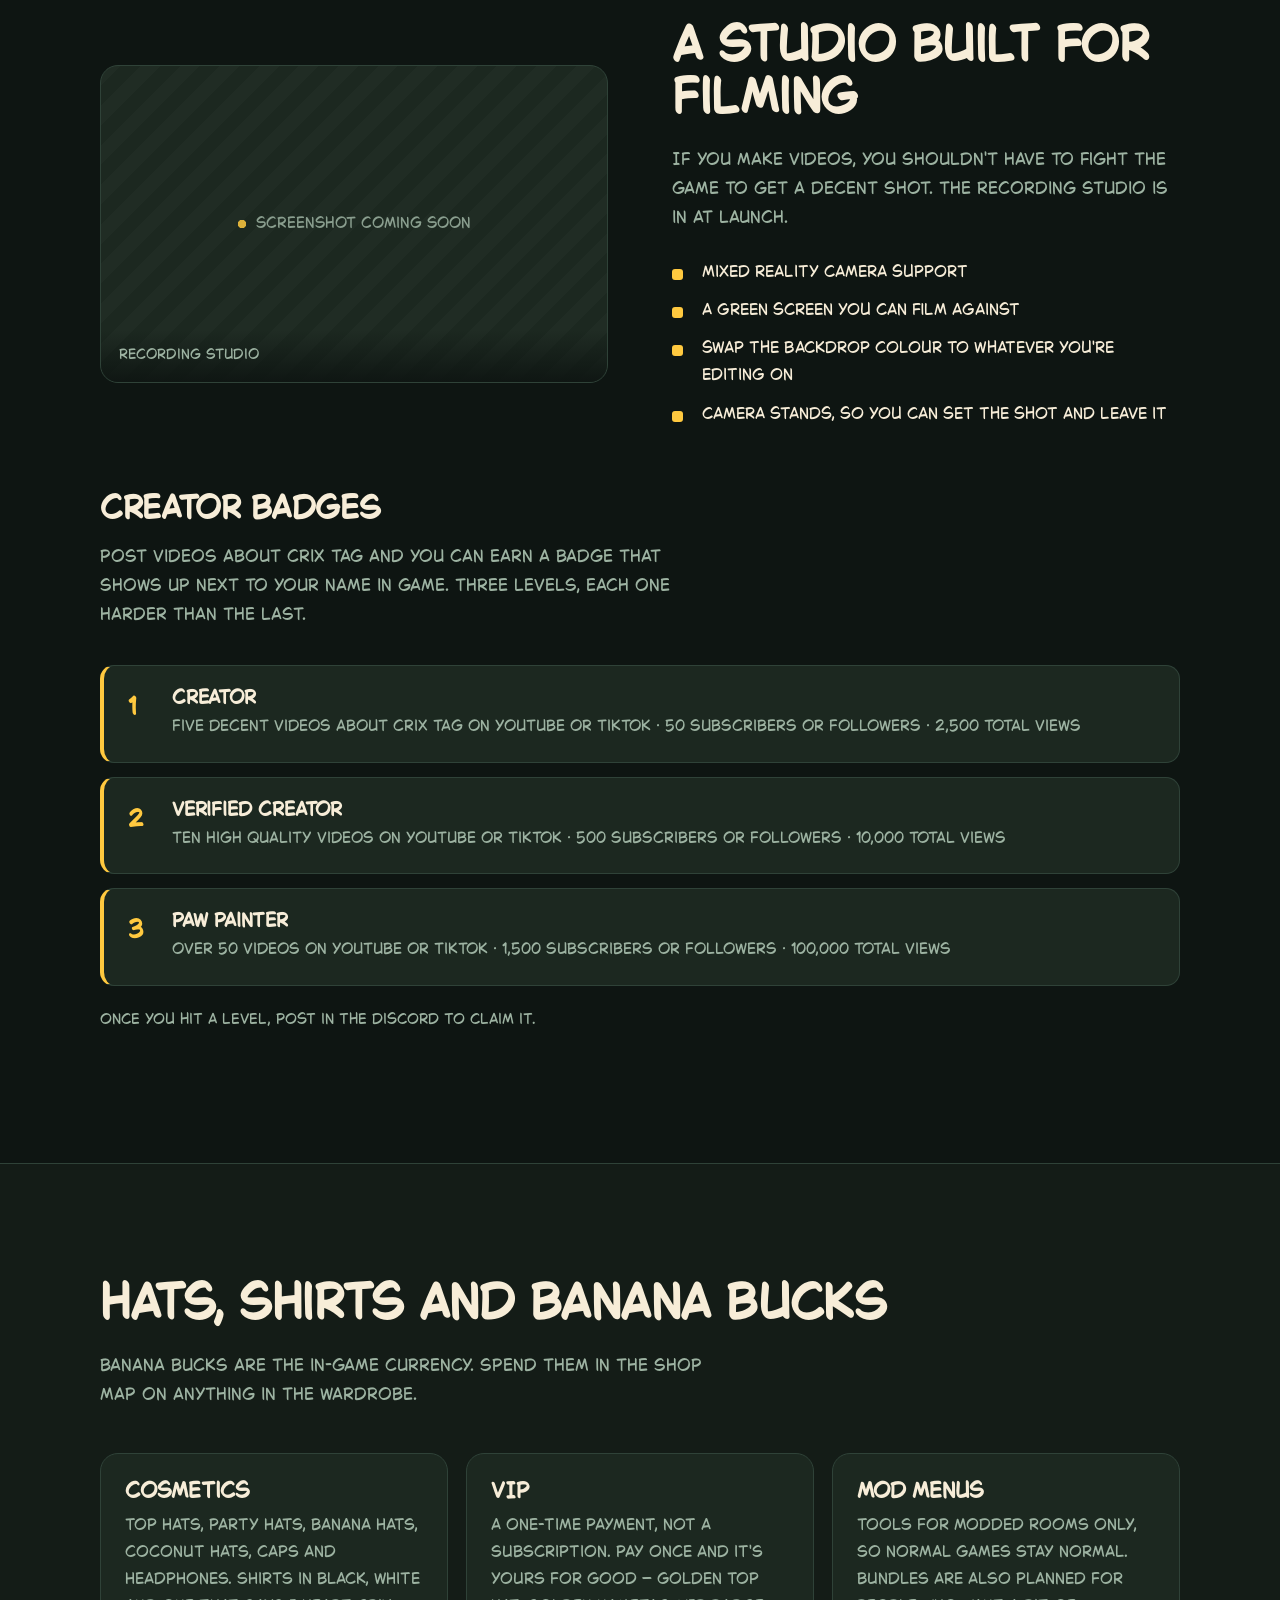
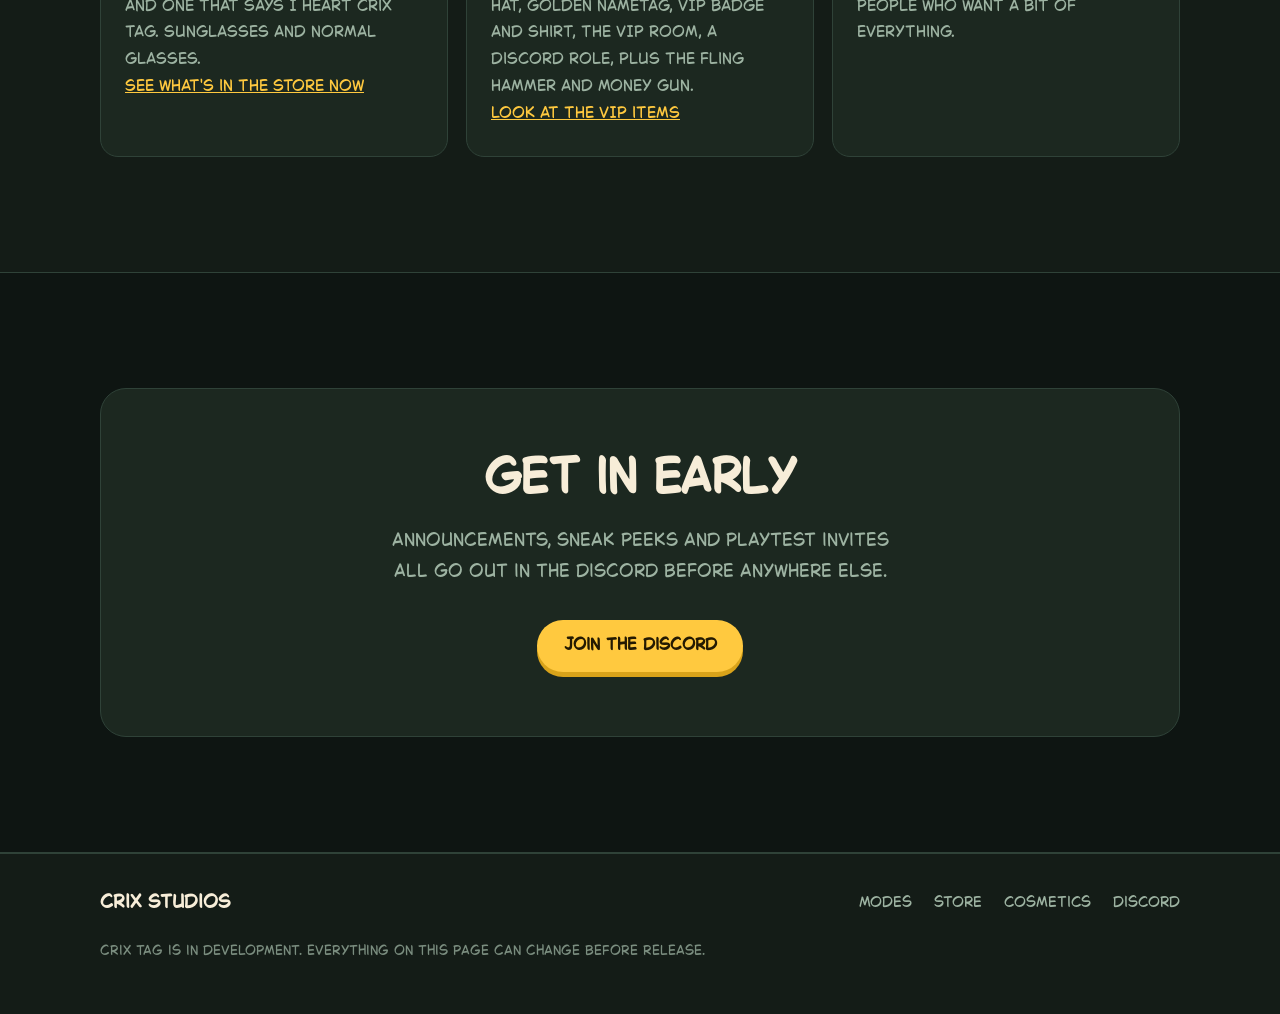
==== commit 1ac766d5: "Say 10 players per room and add Quest 2 support Update the facts strip, hero line, meta descriptions" ====
--- a/index.html
+++ b/index.html
@@ -4,11 +4,11 @@
 <meta charset="utf-8">
 <meta name="viewport" content="width=device-width, initial-scale=1">
 <title>Crix Tag</title>
-<meta name="description" content="Crix Tag — a VR game in development by Crix Studios. Coming free to Meta Quest 3 and 3S.">
+<meta name="description" content="Crix Tag — a VR game in development by Crix Studios. Coming free to Meta Quest 2, 3 and 3S.">
 <meta name="theme-color" content="#141C17">
 
 <meta property="og:title" content="Crix Tag">
-<meta property="og:description" content="A VR game in development by Crix Studios. Coming free to Meta Quest 3 and 3S.">
+<meta property="og:description" content="A VR game in development by Crix Studios. Coming free to Meta Quest 2, 3 and 3S.">
 <meta property="og:type" content="website">
 <meta property="og:image" content="assets/og-image.png">
 <meta name="twitter:card" content="summary_large_image">
@@ -47,7 +47,7 @@
     <h1 class="wordmark">CRIX TAG</h1>
 
     <p class="tagline">A VR game from Crix Studios.</p>
-    <p class="sub">Coming free to Meta Quest 3 and 3S.</p>
+    <p class="sub">Coming free to Meta Quest 2, 3 and 3S.</p>
 
     <div class="cta-row">
       <a class="btn" href="#" data-discord>Join the Discord</a>
@@ -77,7 +77,7 @@
 <section class="facts">
   <div class="wrap">
     <div class="fact">
-      <strong>Quest 3 &amp; 3S</strong>
+      <strong>Quest 2, 3 &amp; 3S</strong>
       <span>Standalone, no PC needed</span>
     </div>
     <div class="fact">
@@ -85,7 +85,7 @@
       <span>No cost to download and play</span>
     </div>
     <div class="fact">
-      <strong>10–20 players</strong>
+      <strong>10 players</strong>
       <span>Per room</span>
     </div>
   </div>
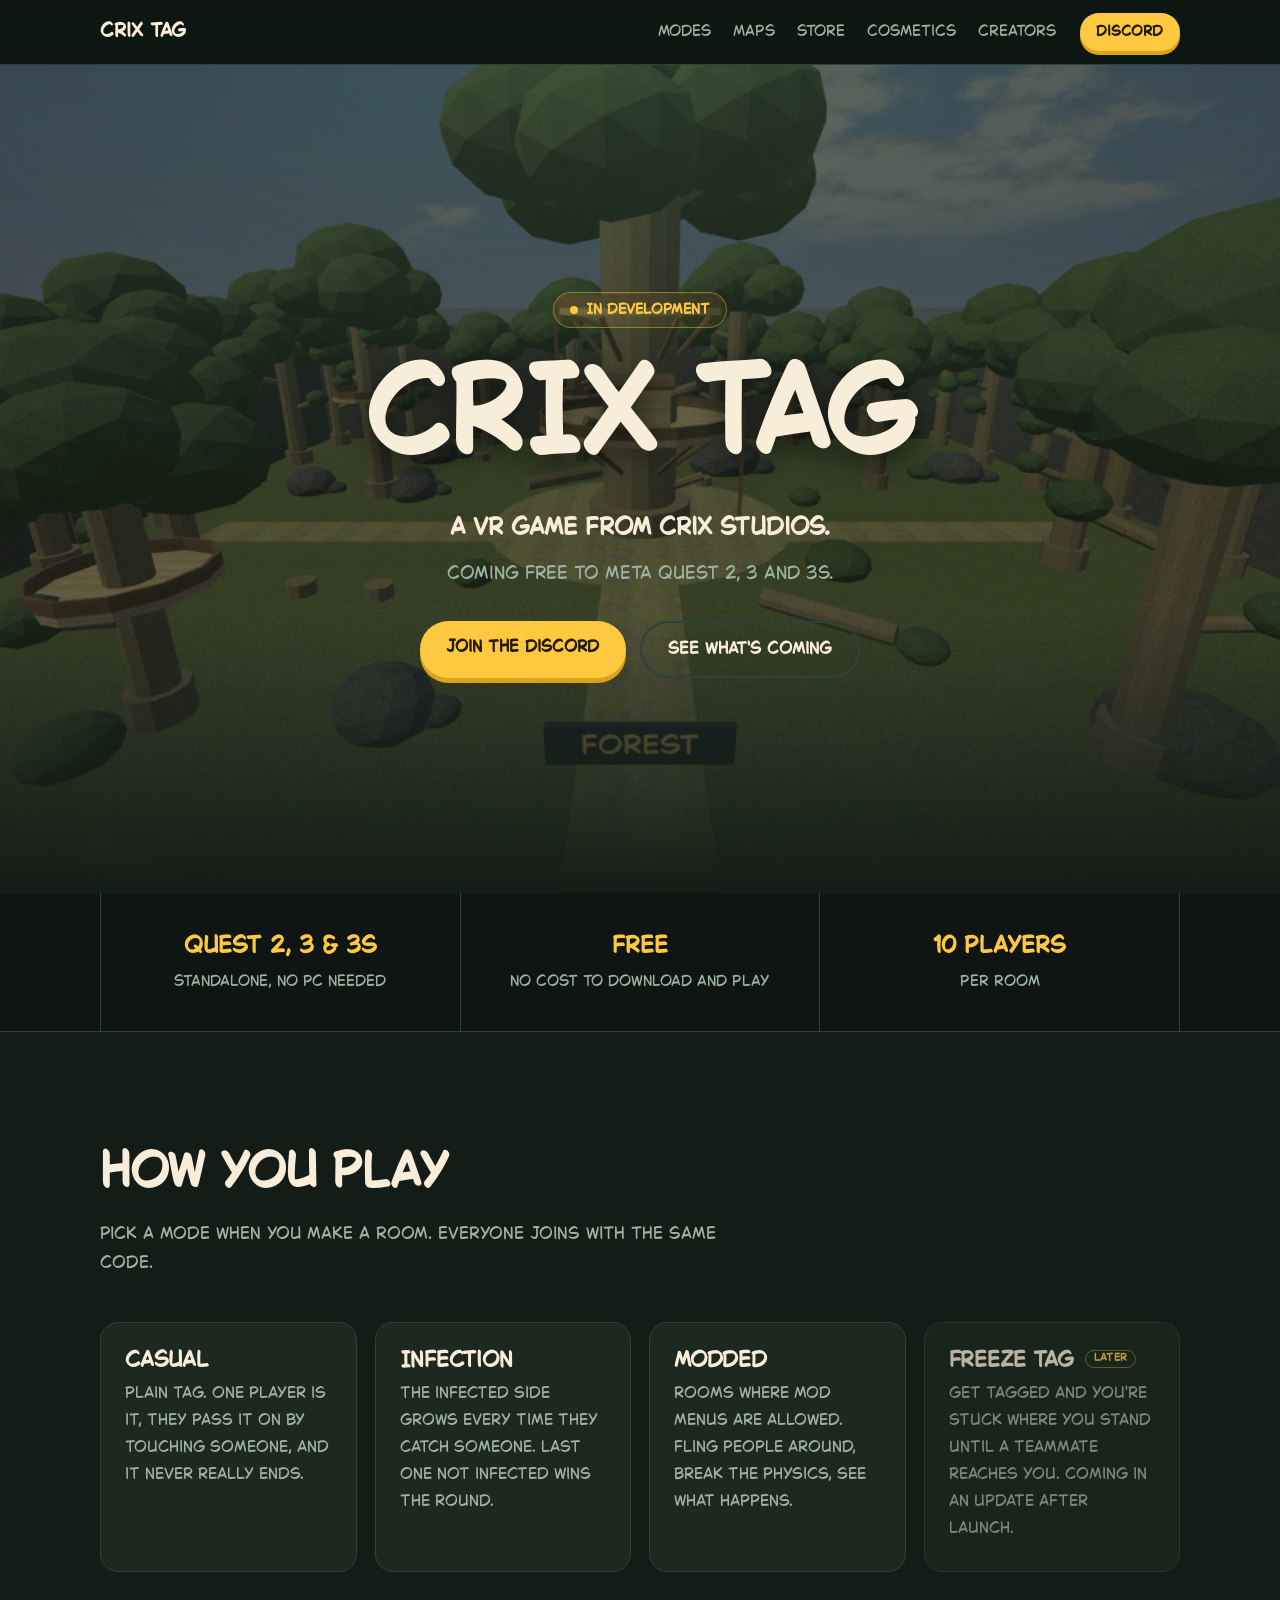
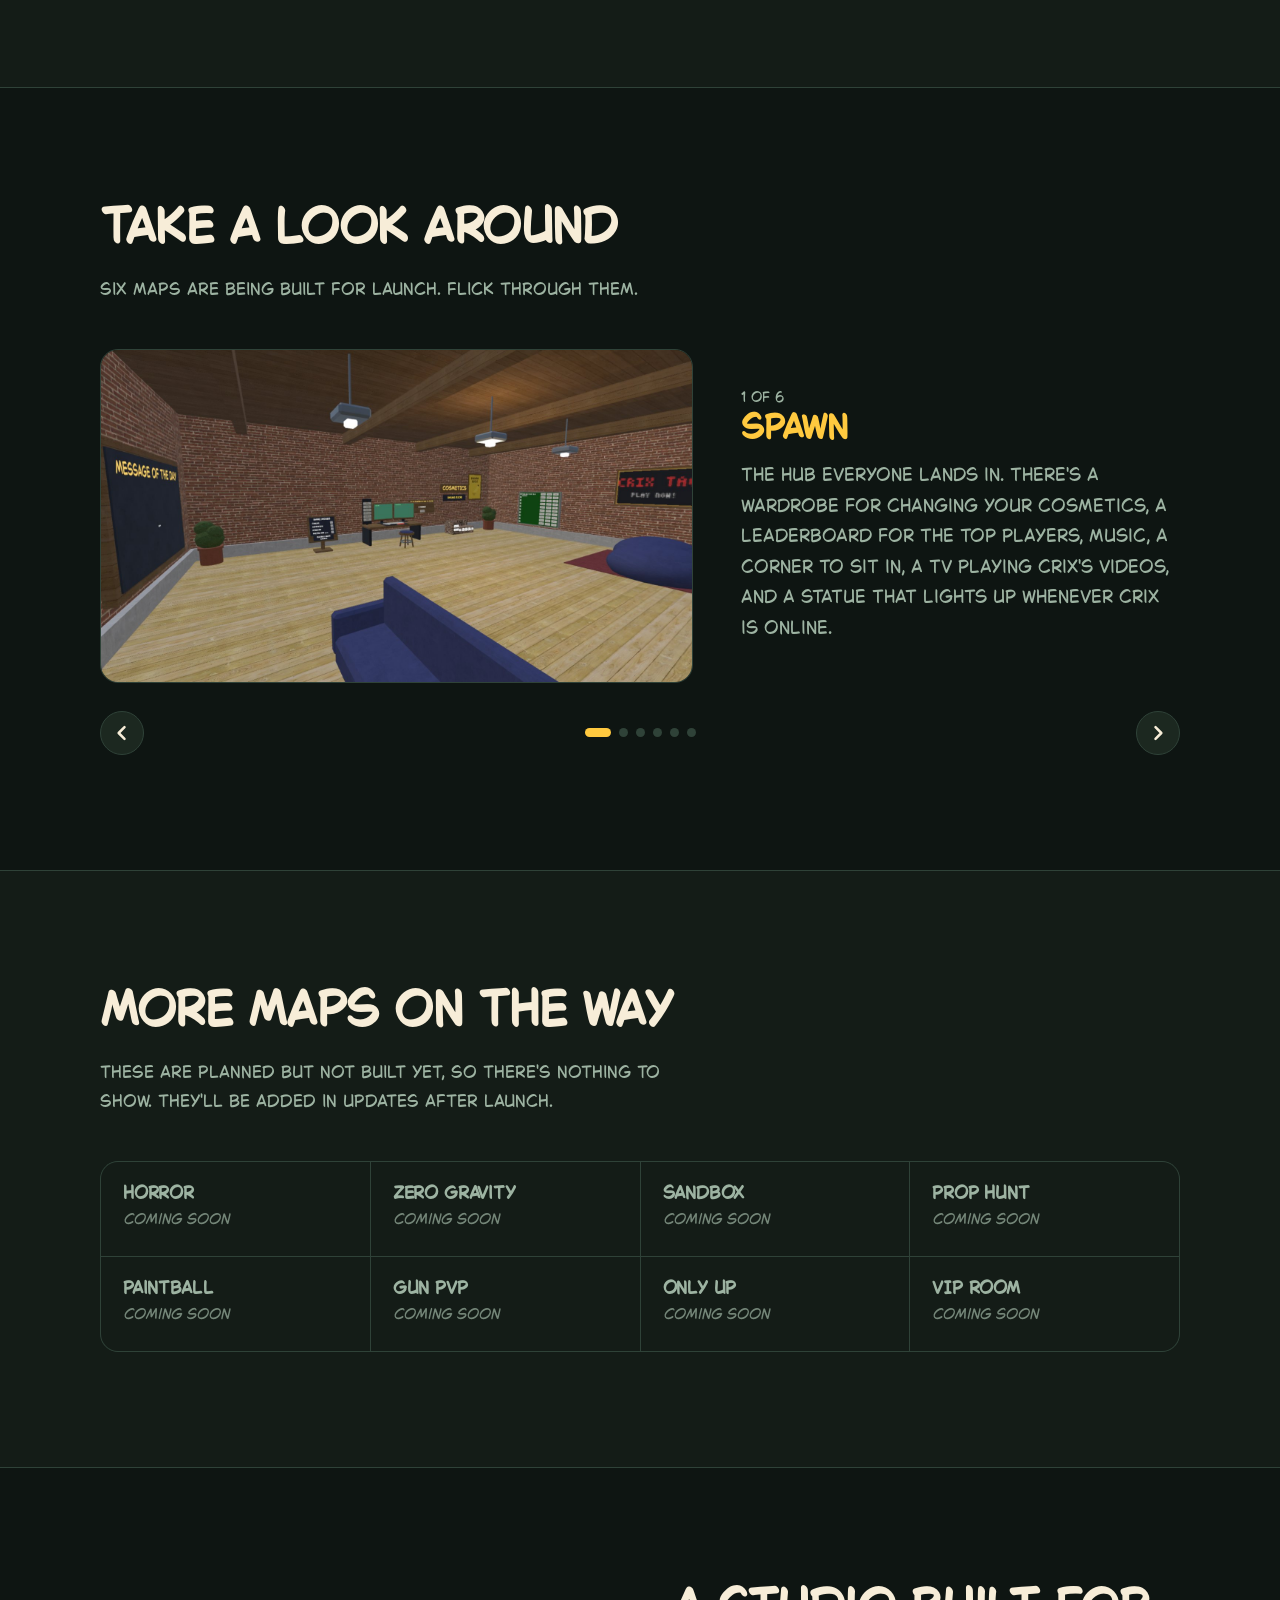
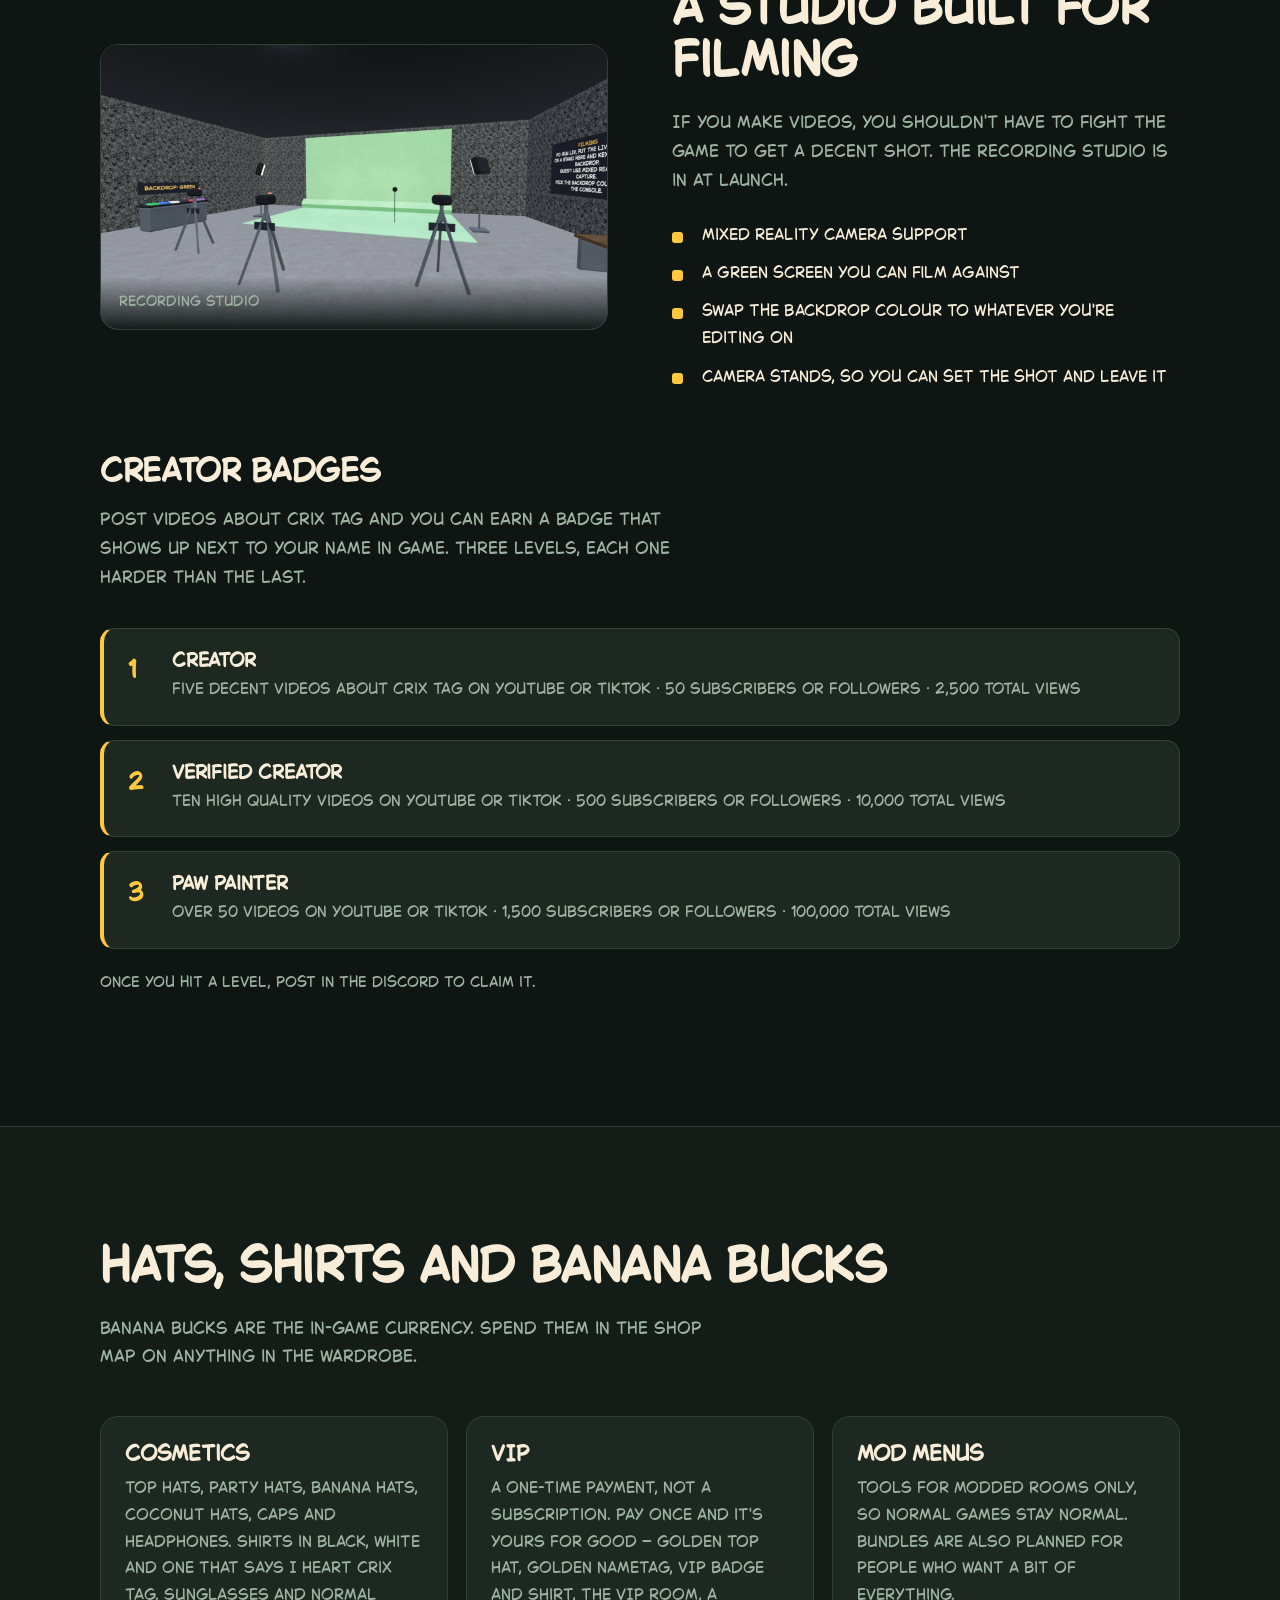
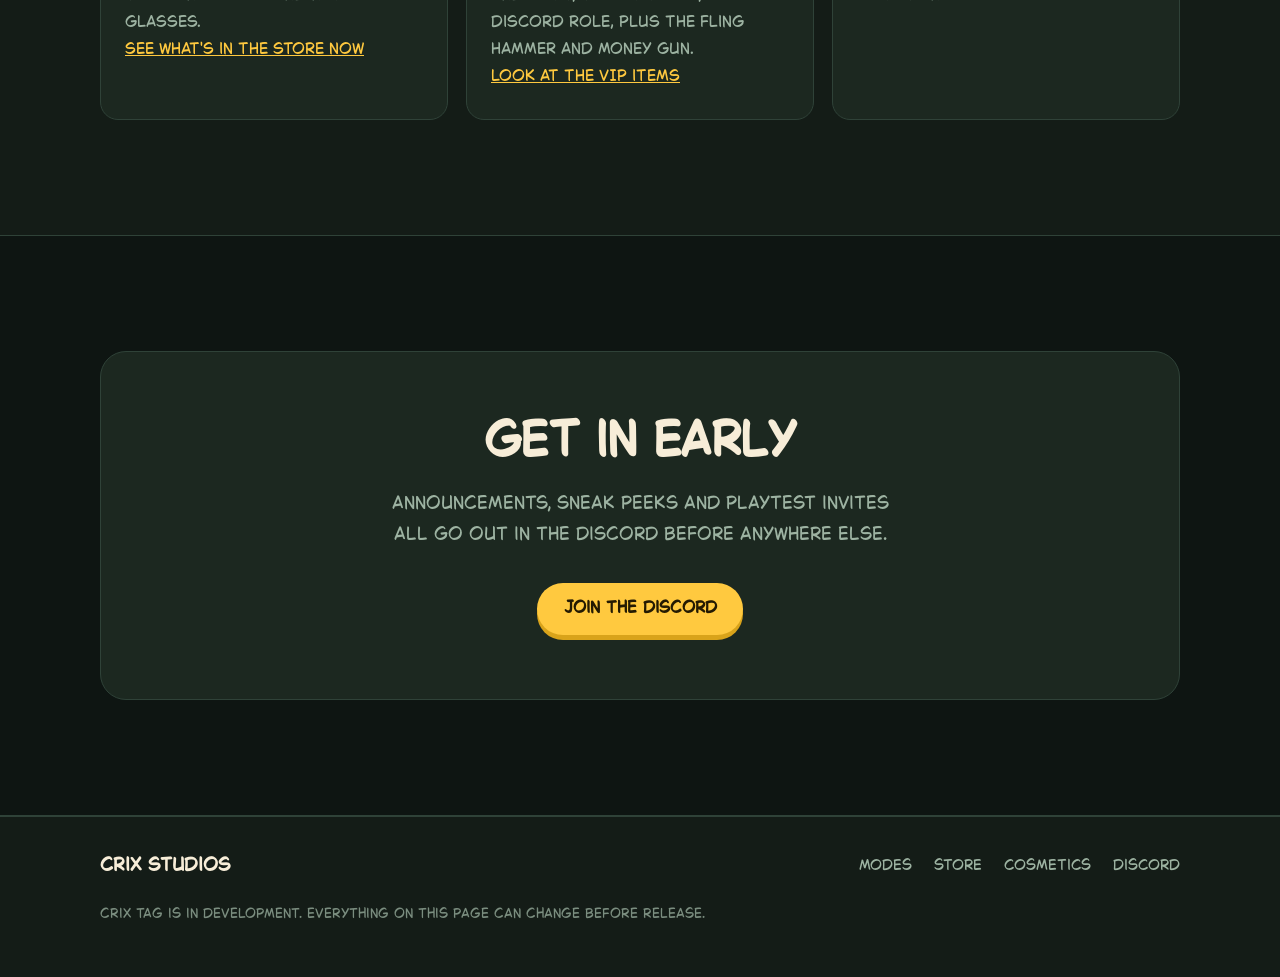
==== commit 39e72103: "Use the uploaded map screenshots on the site - Spawn, mall (shop), forest, theatre, recording studio" ====
--- a/index.html
+++ b/index.html
@@ -128,7 +128,7 @@
       <div class="slides">
 
         <article class="slide" data-slide>
-          <figure class="slide-art"><img src="assets/map-spawn.png" alt="Spawn" data-optional></figure>
+          <figure class="slide-art"><img src="assets/map-spawn.jpg" alt="Spawn" data-optional></figure>
           <div class="slide-text">
             <p class="slide-count"><span data-count></span></p>
             <h3>Spawn</h3>
@@ -137,7 +137,7 @@
         </article>
 
         <article class="slide" data-slide>
-          <figure class="slide-art"><img src="assets/map-forest.png" alt="Forest" data-optional></figure>
+          <figure class="slide-art"><img src="assets/map-forest.jpg" alt="Forest" data-optional></figure>
           <div class="slide-text">
             <p class="slide-count"><span data-count></span></p>
             <h3>Forest</h3>
@@ -146,7 +146,7 @@
         </article>
 
         <article class="slide" data-slide>
-          <figure class="slide-art"><img src="assets/map-shop.png" alt="Shop" data-optional></figure>
+          <figure class="slide-art"><img src="assets/map-shop.jpg" alt="Shop" data-optional></figure>
           <div class="slide-text">
             <p class="slide-count"><span data-count></span></p>
             <h3>Shop</h3>
@@ -155,7 +155,7 @@
         </article>
 
         <article class="slide" data-slide>
-          <figure class="slide-art"><img src="assets/map-movie-theatre.png" alt="Movie theatre" data-optional></figure>
+          <figure class="slide-art"><img src="assets/map-movie-theatre.jpg" alt="Movie theatre" data-optional></figure>
           <div class="slide-text">
             <p class="slide-count"><span data-count></span></p>
             <h3>Movie theatre</h3>
@@ -164,7 +164,7 @@
         </article>
 
         <article class="slide" data-slide>
-          <figure class="slide-art"><img src="assets/map-fanart-room.png" alt="Fanart room" data-optional></figure>
+          <figure class="slide-art"><img src="assets/map-fanart-room.jpg" alt="Fanart room" data-optional></figure>
           <div class="slide-text">
             <p class="slide-count"><span data-count></span></p>
             <h3>Fanart room</h3>
@@ -173,7 +173,7 @@
         </article>
 
         <article class="slide" data-slide>
-          <figure class="slide-art"><img src="assets/map-recording-studio.png" alt="Recording studio" data-optional></figure>
+          <figure class="slide-art"><img src="assets/map-recording-studio.jpg" alt="Recording studio" data-optional></figure>
           <div class="slide-text">
             <p class="slide-count"><span data-count></span></p>
             <h3>Recording studio</h3>
@@ -237,7 +237,7 @@
 <section class="section band" id="creators">
   <div class="wrap split reverse">
     <figure class="shot">
-      <img src="assets/map-recording-studio.png" alt="The recording studio in Crix Tag" data-optional>
+      <img src="assets/map-recording-studio.jpg" alt="The recording studio in Crix Tag" data-optional>
       <figcaption>Recording studio</figcaption>
     </figure>
     <div>
--- a/style.css
+++ b/style.css
@@ -124,9 +124,9 @@
 }
 .hero-art{
   position:absolute;inset:0;z-index:-1;
-  background-image:url("assets/background.png");
+  background-image:url("assets/background.jpg");
   background-size:cover;background-position:center;
-  opacity:.55;                     /* turn this up or down to taste */
+  opacity:.4;                      /* turn this up or down to taste */
 }
 .hero::after{
   content:"";position:absolute;inset:auto 0 0 0;height:34%;z-index:-1;
@@ -233,7 +233,7 @@
 
 .shot{
   margin:0;position:relative;
-  aspect-ratio:16/10;
+  aspect-ratio:16/9;
   border-radius:var(--radius);
   overflow:hidden;
   background:var(--panel);
@@ -351,7 +351,7 @@
 .slide{display:none}
 .slide.on{display:grid;grid-template-columns:1.15fr .85fr;gap:clamp(24px,4vw,48px);align-items:center}
 .slide-art{
-  margin:0;aspect-ratio:16/10;border-radius:var(--radius);overflow:hidden;
+  margin:0;aspect-ratio:16/9;border-radius:var(--radius);overflow:hidden;
   background:var(--panel);border:1px solid var(--line);
 }
 .slide-art img{width:100%;height:100%;object-fit:cover}
